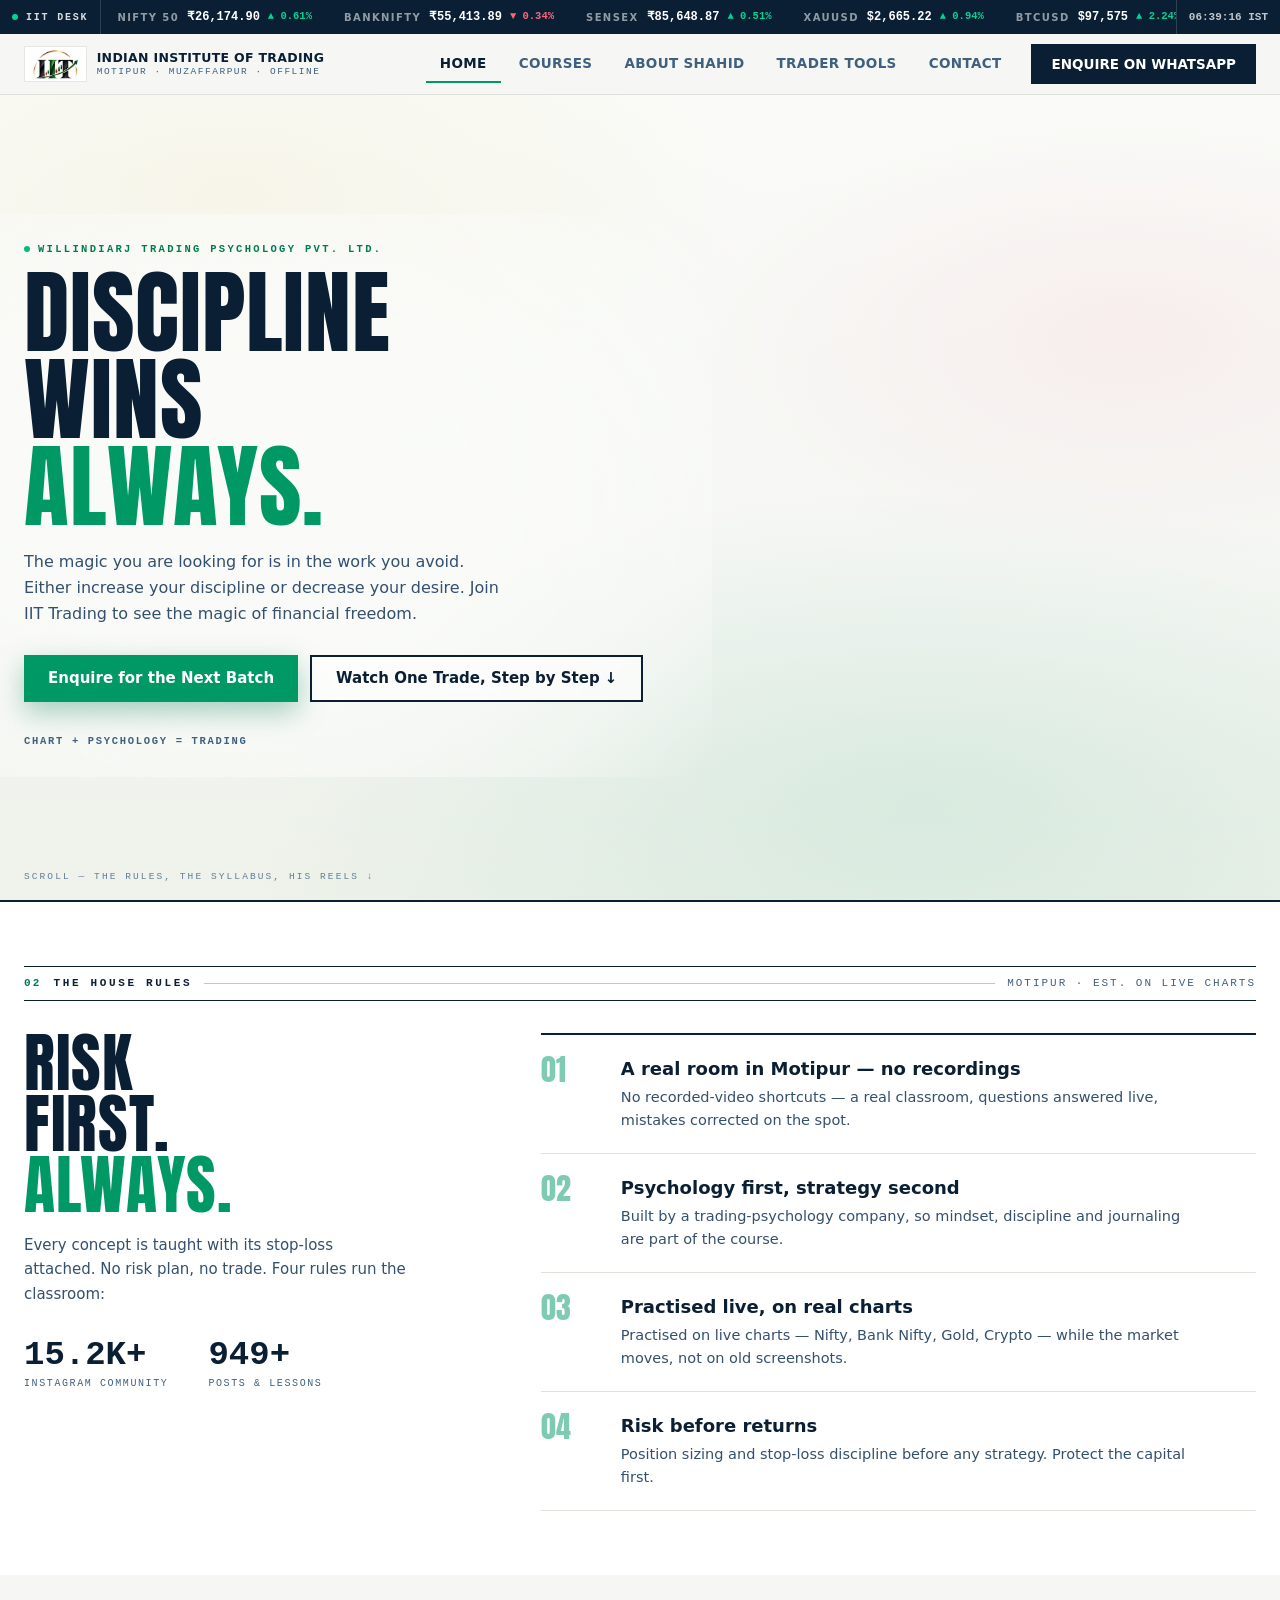
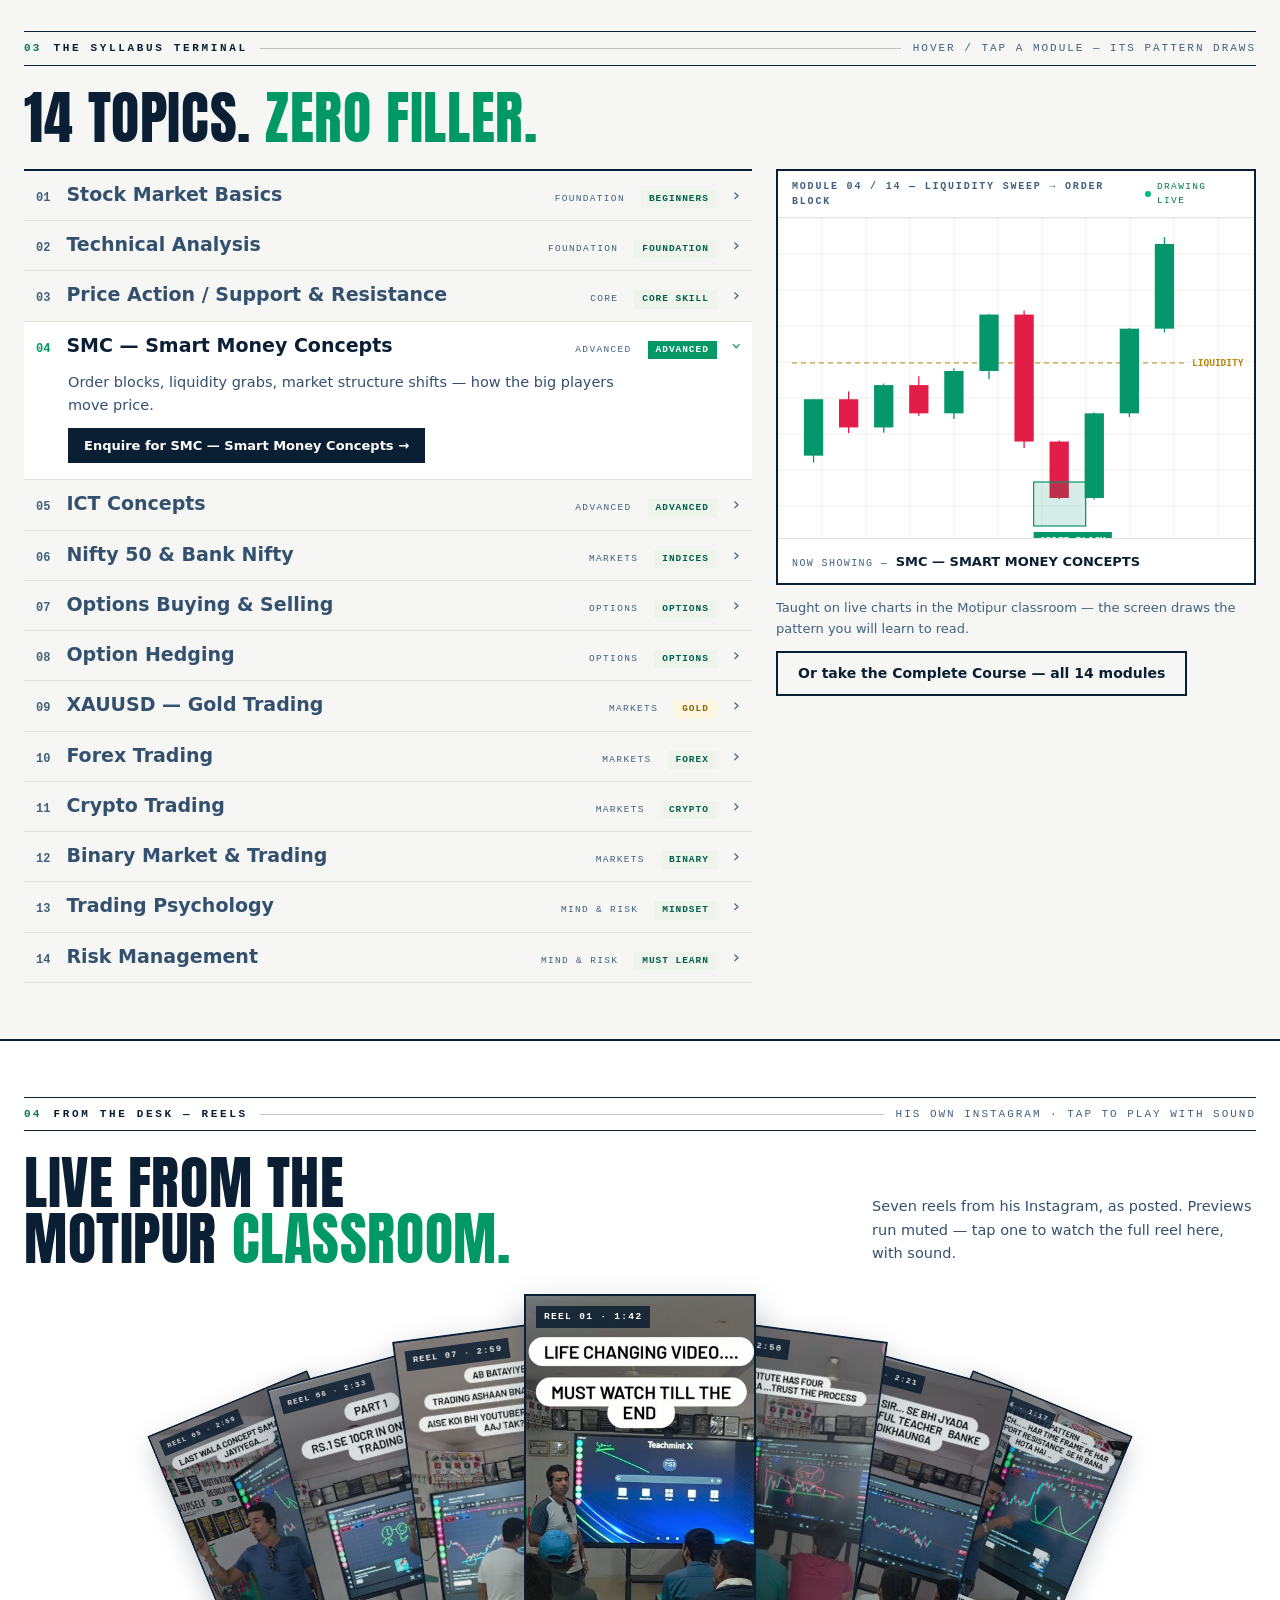
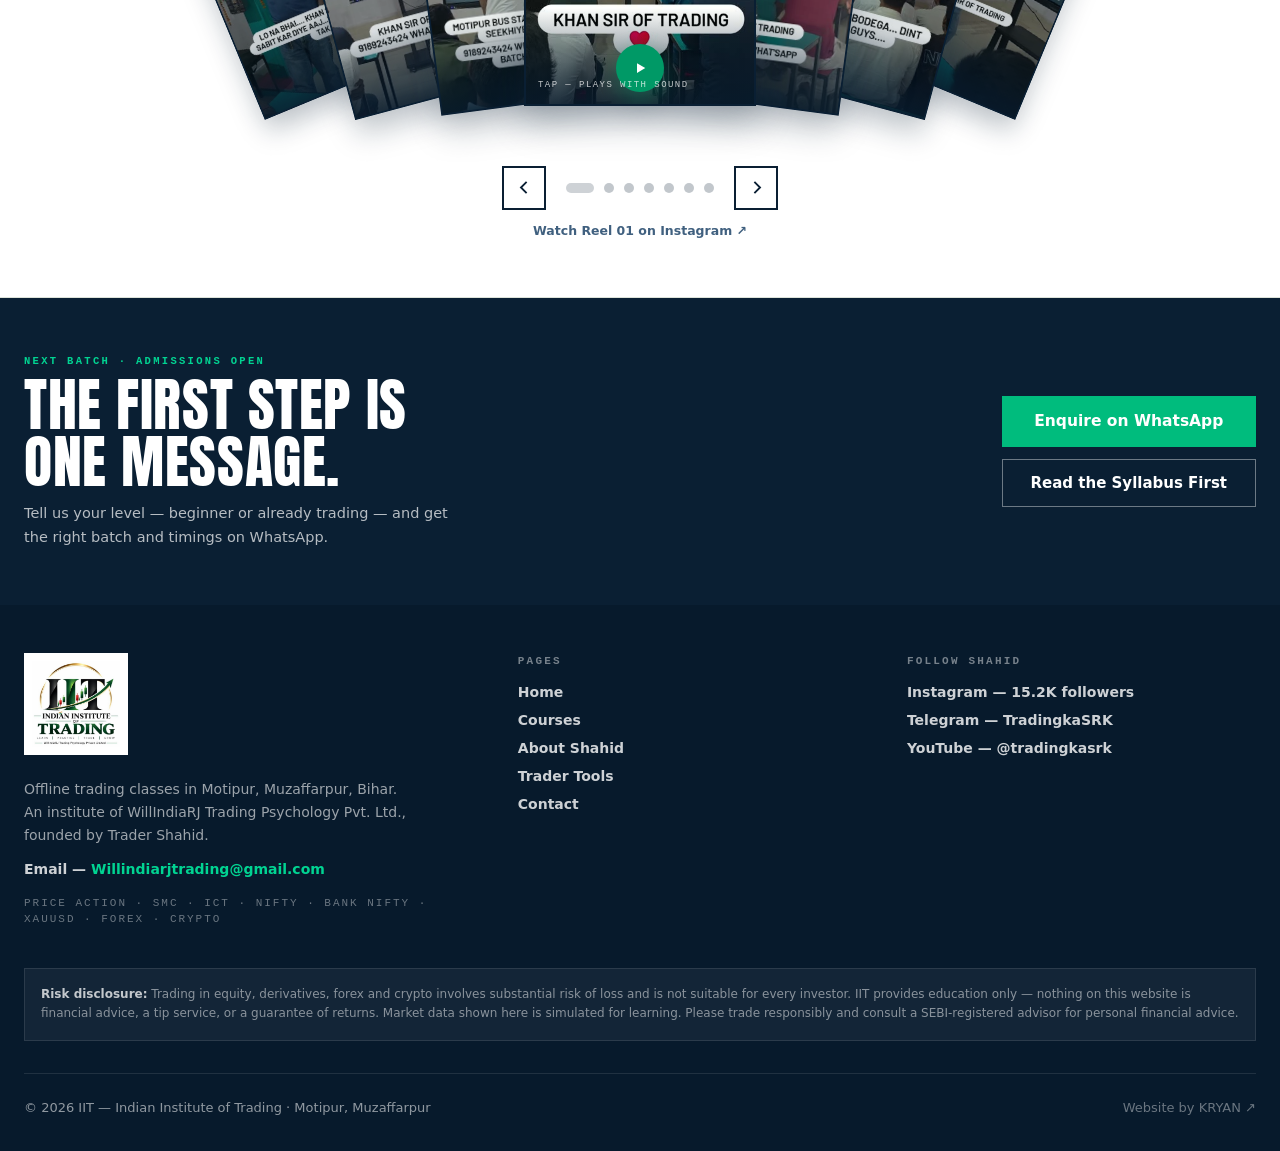
==== index.html @ f006a25d "IIT V3.21 — LIVE Instagram counts: followers/posts now read from followers.json on every page load (" ====
<!doctype html>
<!-- IIT-V3.21 -->
<html lang="en">
  <head>
    <meta charset="UTF-8" />
    <meta name="viewport" content="width=device-width, initial-scale=1.0" />
    <title>IIT — Indian Institute of Trading | Offline Trading Classes in Motipur, Muzaffarpur</title>
    <meta name="description" content="Learn trading on a live desk at IIT — Indian Institute of Trading, Motipur, Muzaffarpur. Offline classes in Price Action, SMC, ICT, Nifty, Bank Nifty, XAUUSD, Forex & Crypto by Trader Shahid." />
    <link rel="canonical" href="https://kryan21.github.io/iit-trading/" />
    <link rel="icon" type="image/svg+xml" href="./favicon.svg" />
    <meta property="og:type" content="website" />
    <meta property="og:site_name" content="IIT — Indian Institute of Trading" />
    <meta property="og:title" content="IIT — Indian Institute of Trading | Trade the Live Market" />
    <meta property="og:description" content="Offline trading classes in Motipur, Muzaffarpur — Price Action, SMC, ICT, Nifty, Bank Nifty, XAUUSD, Forex & Crypto. Taught live by Trader Shahid." />
    <meta property="og:url" content="https://kryan21.github.io/iit-trading/" />
    <meta property="og:image" content="https://kryan21.github.io/iit-trading/og-image.svg" />
    <meta name="twitter:card" content="summary_large_image" />
    <meta name="twitter:title" content="IIT — Indian Institute of Trading" />
    <meta name="twitter:description" content="Trade the live market, not screenshots. Offline trading classes in Motipur, Muzaffarpur by Trader Shahid." />
    <meta name="twitter:image" content="https://kryan21.github.io/iit-trading/og-image.svg" />
    <script type="application/ld+json">
    {
      "@context": "https://schema.org",
      "@type": "EducationalOrganization",
      "name": "IIT — Indian Institute of Trading",
      "description": "Offline trading institute in Motipur, Muzaffarpur, Bihar teaching stock market, forex and crypto trading — Price Action, SMC, ICT and Technical Analysis.",
      "url": "https://kryan21.github.io/iit-trading/",
      "founder": { "@type": "Person", "name": "Trader Shahid", "jobTitle": "Founder & CEO, WillIndiaRJ Trading Psychology Pvt. Ltd." },
      "address": { "@type": "PostalAddress", "addressLocality": "Motipur", "addressRegion": "Bihar", "addressCountry": "IN" },
      "areaServed": "Muzaffarpur, Bihar",
      "sameAs": ["https://www.instagram.com/iitindianinstituteoftrading/", "https://t.me/TradingkaSRK", "https://youtube.com/@tradingkasrk"]
    }
    </script>
    <script type="module" crossorigin src="./assets/index-Itrp-7Su.js"></script>
    <link rel="modulepreload" crossorigin href="./assets/src-85jmT1Mk.js">
    <link rel="modulepreload" crossorigin href="./assets/daygen-WAWOn1Zn.js">
    <link rel="modulepreload" crossorigin href="./assets/preload-helper-DclECHGd.js">
    <link rel="modulepreload" crossorigin href="./assets/Syllabus-BbnbJHyD.js">
    <link rel="stylesheet" crossorigin href="./assets/src-CLvT_2ru.css">
  </head>
  <body>
    <div id="root"></div>
  </body>
</html>
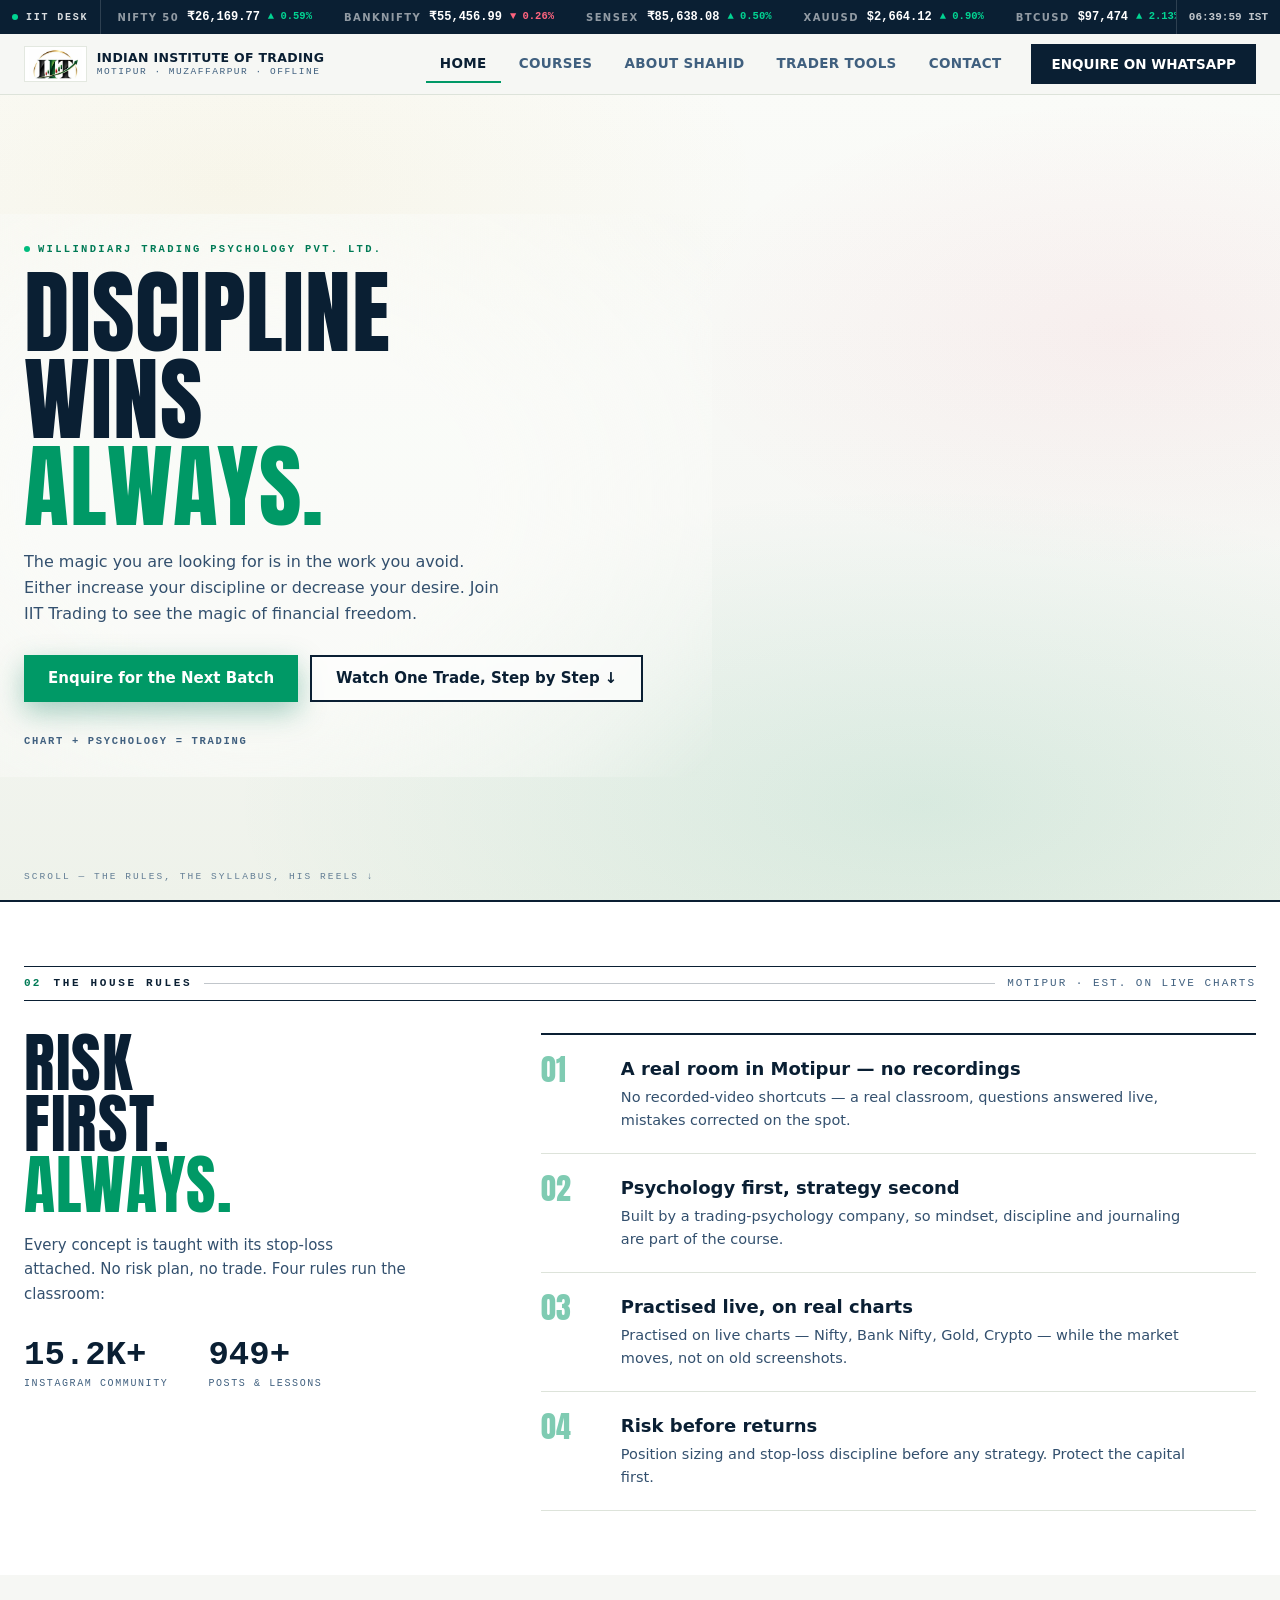
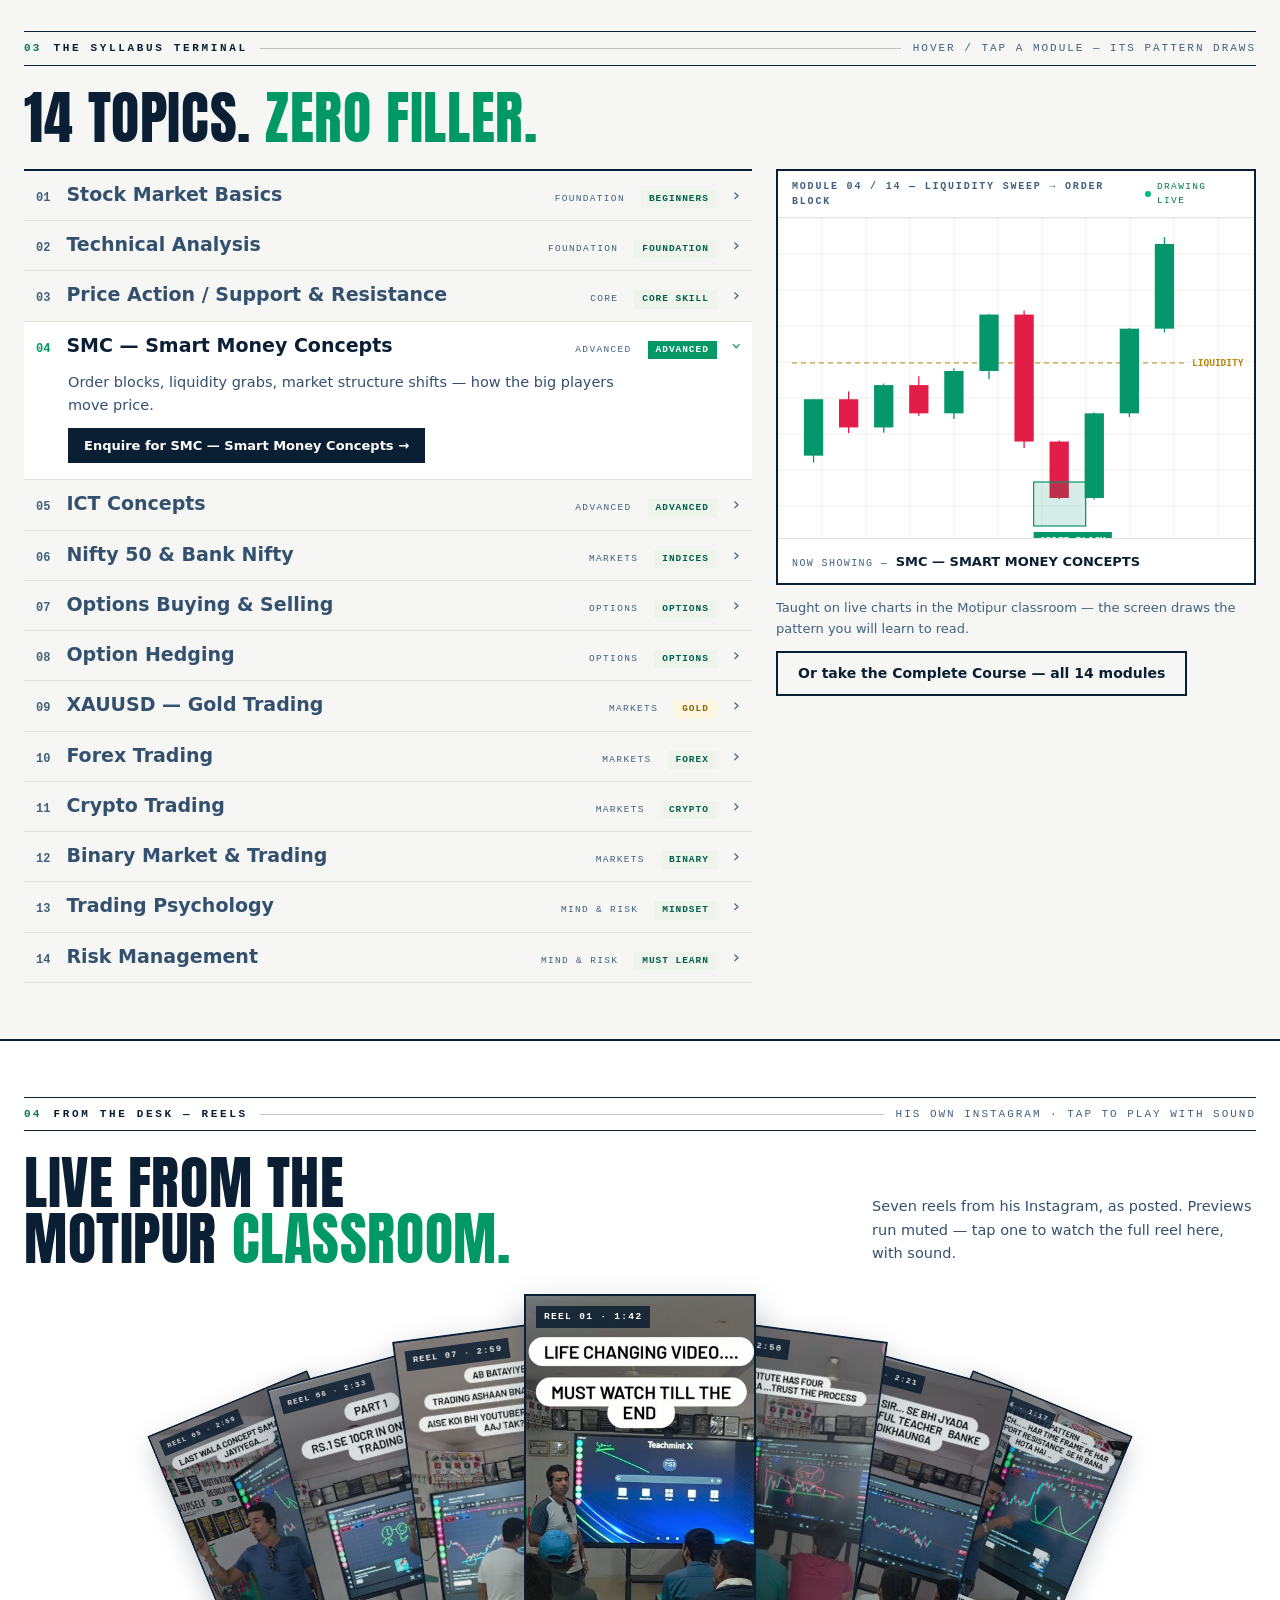
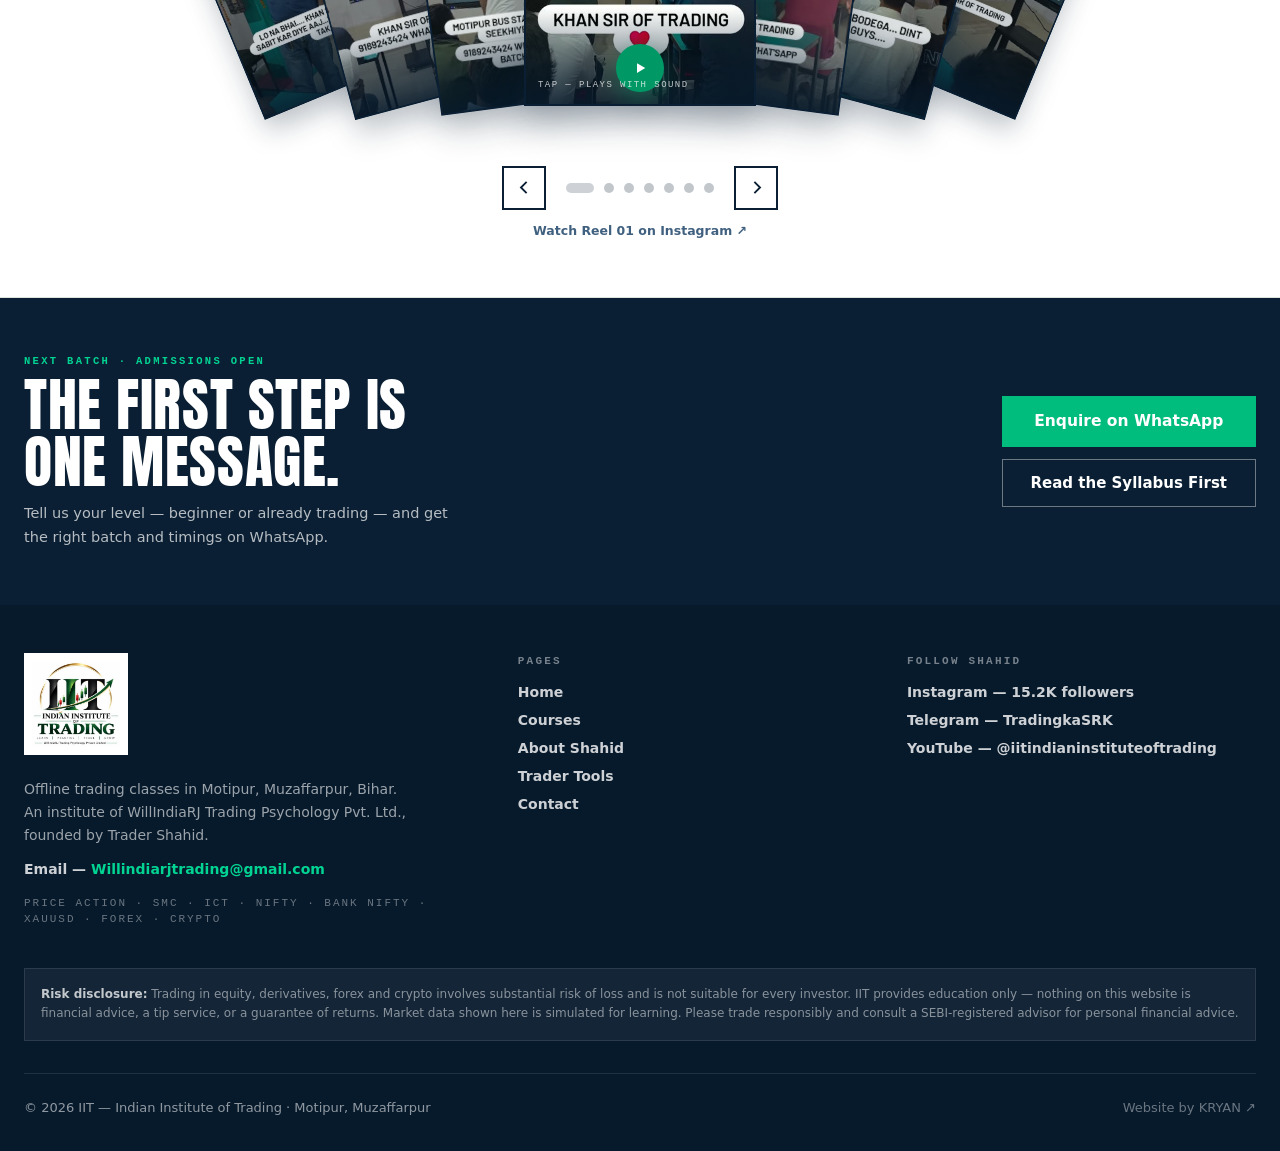
==== commit e81521f5: "IIT V3.22 — Contact classroom now carries the full address (Motipur Railway Station, Muzaffarpur Dis" ====
--- a/index.html
+++ b/index.html
@@ -1,5 +1,5 @@
 <!doctype html>
-<!-- IIT-V3.21 -->
+<!-- IIT-V3.22 -->
 <html lang="en">
   <head>
     <meta charset="UTF-8" />
@@ -28,14 +28,14 @@
       "founder": { "@type": "Person", "name": "Trader Shahid", "jobTitle": "Founder & CEO, WillIndiaRJ Trading Psychology Pvt. Ltd." },
       "address": { "@type": "PostalAddress", "addressLocality": "Motipur", "addressRegion": "Bihar", "addressCountry": "IN" },
       "areaServed": "Muzaffarpur, Bihar",
-      "sameAs": ["https://www.instagram.com/iitindianinstituteoftrading/", "https://t.me/TradingkaSRK", "https://youtube.com/@tradingkasrk"]
+      "sameAs": ["https://www.instagram.com/iitindianinstituteoftrading/", "https://t.me/TradingkaSRK", "https://youtube.com/@iitindianinstituteoftrading"]
     }
     </script>
-    <script type="module" crossorigin src="./assets/index-Itrp-7Su.js"></script>
-    <link rel="modulepreload" crossorigin href="./assets/src-85jmT1Mk.js">
+    <script type="module" crossorigin src="./assets/index-CjQgQhkl.js"></script>
+    <link rel="modulepreload" crossorigin href="./assets/src-CrjRx8Xd.js">
     <link rel="modulepreload" crossorigin href="./assets/daygen-WAWOn1Zn.js">
     <link rel="modulepreload" crossorigin href="./assets/preload-helper-DclECHGd.js">
-    <link rel="modulepreload" crossorigin href="./assets/Syllabus-BbnbJHyD.js">
+    <link rel="modulepreload" crossorigin href="./assets/Syllabus-dVnVzbq5.js">
     <link rel="stylesheet" crossorigin href="./assets/src-CLvT_2ru.css">
   </head>
   <body>
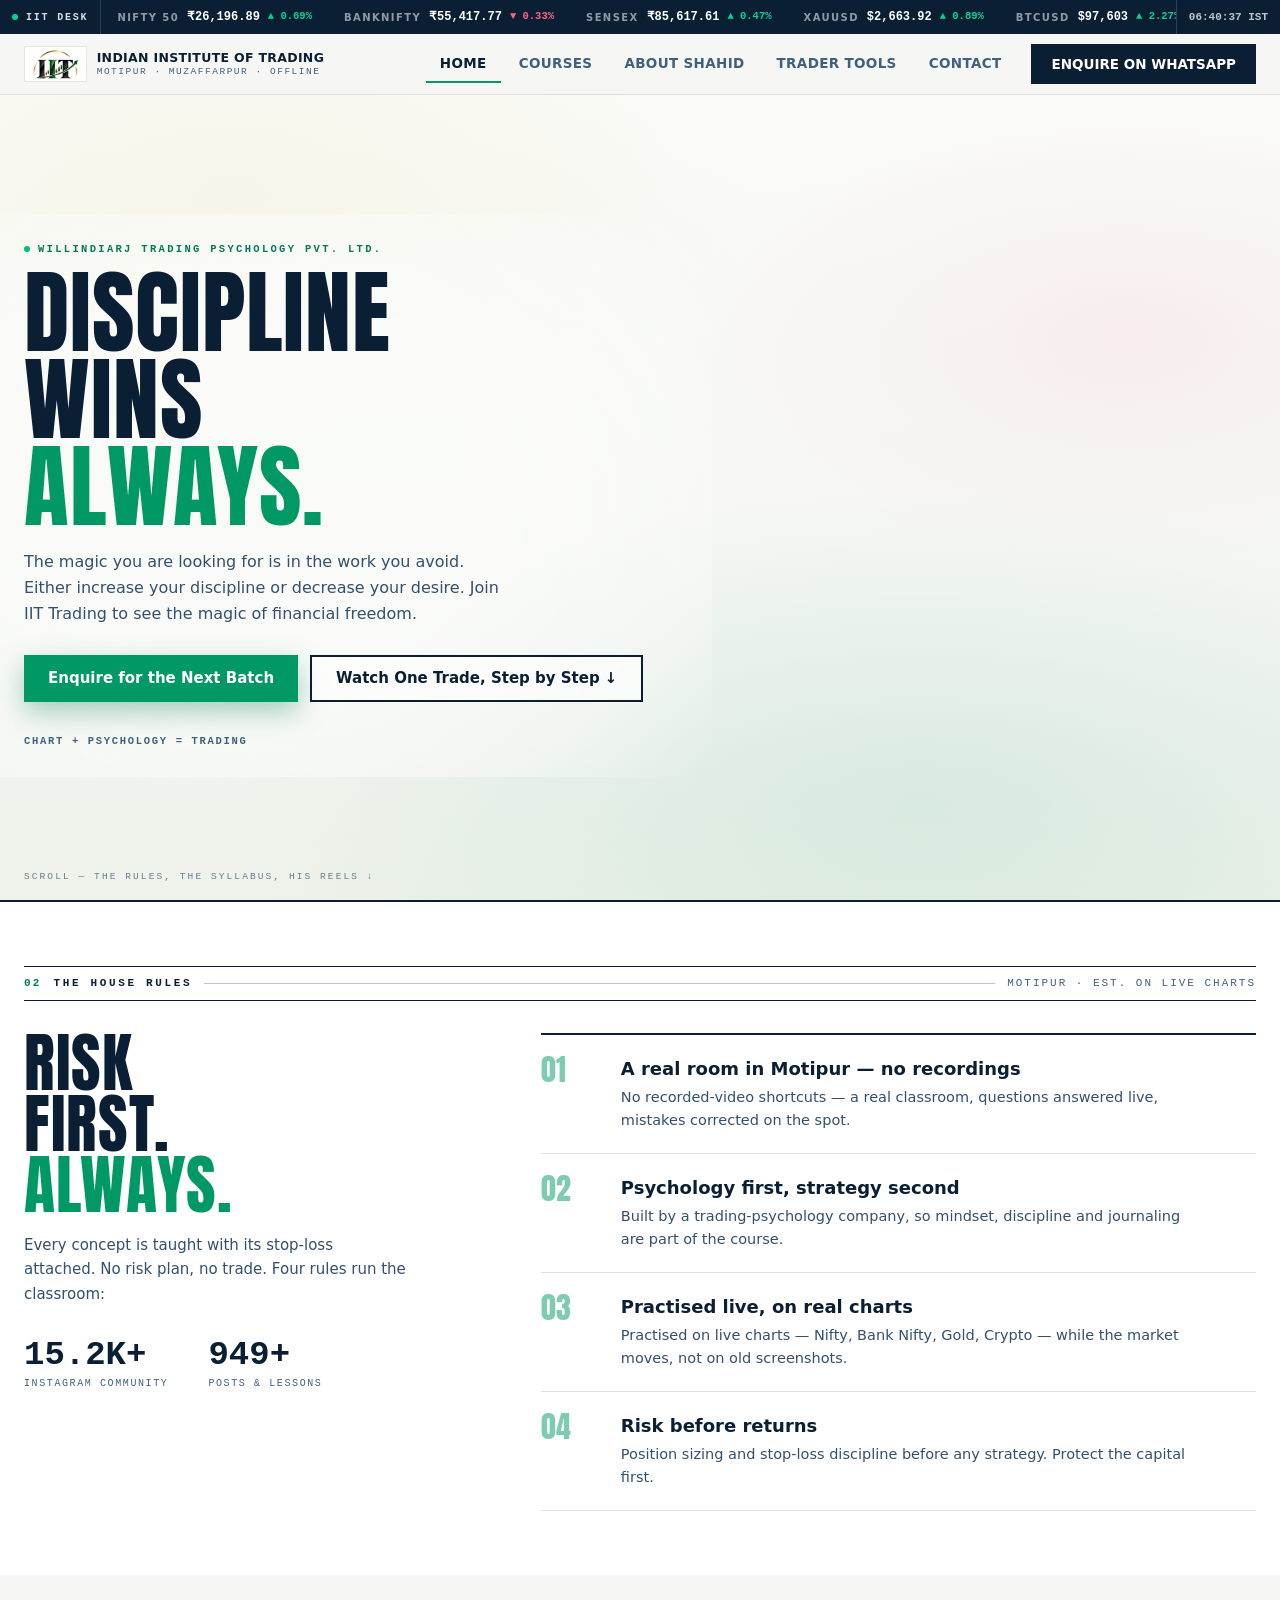
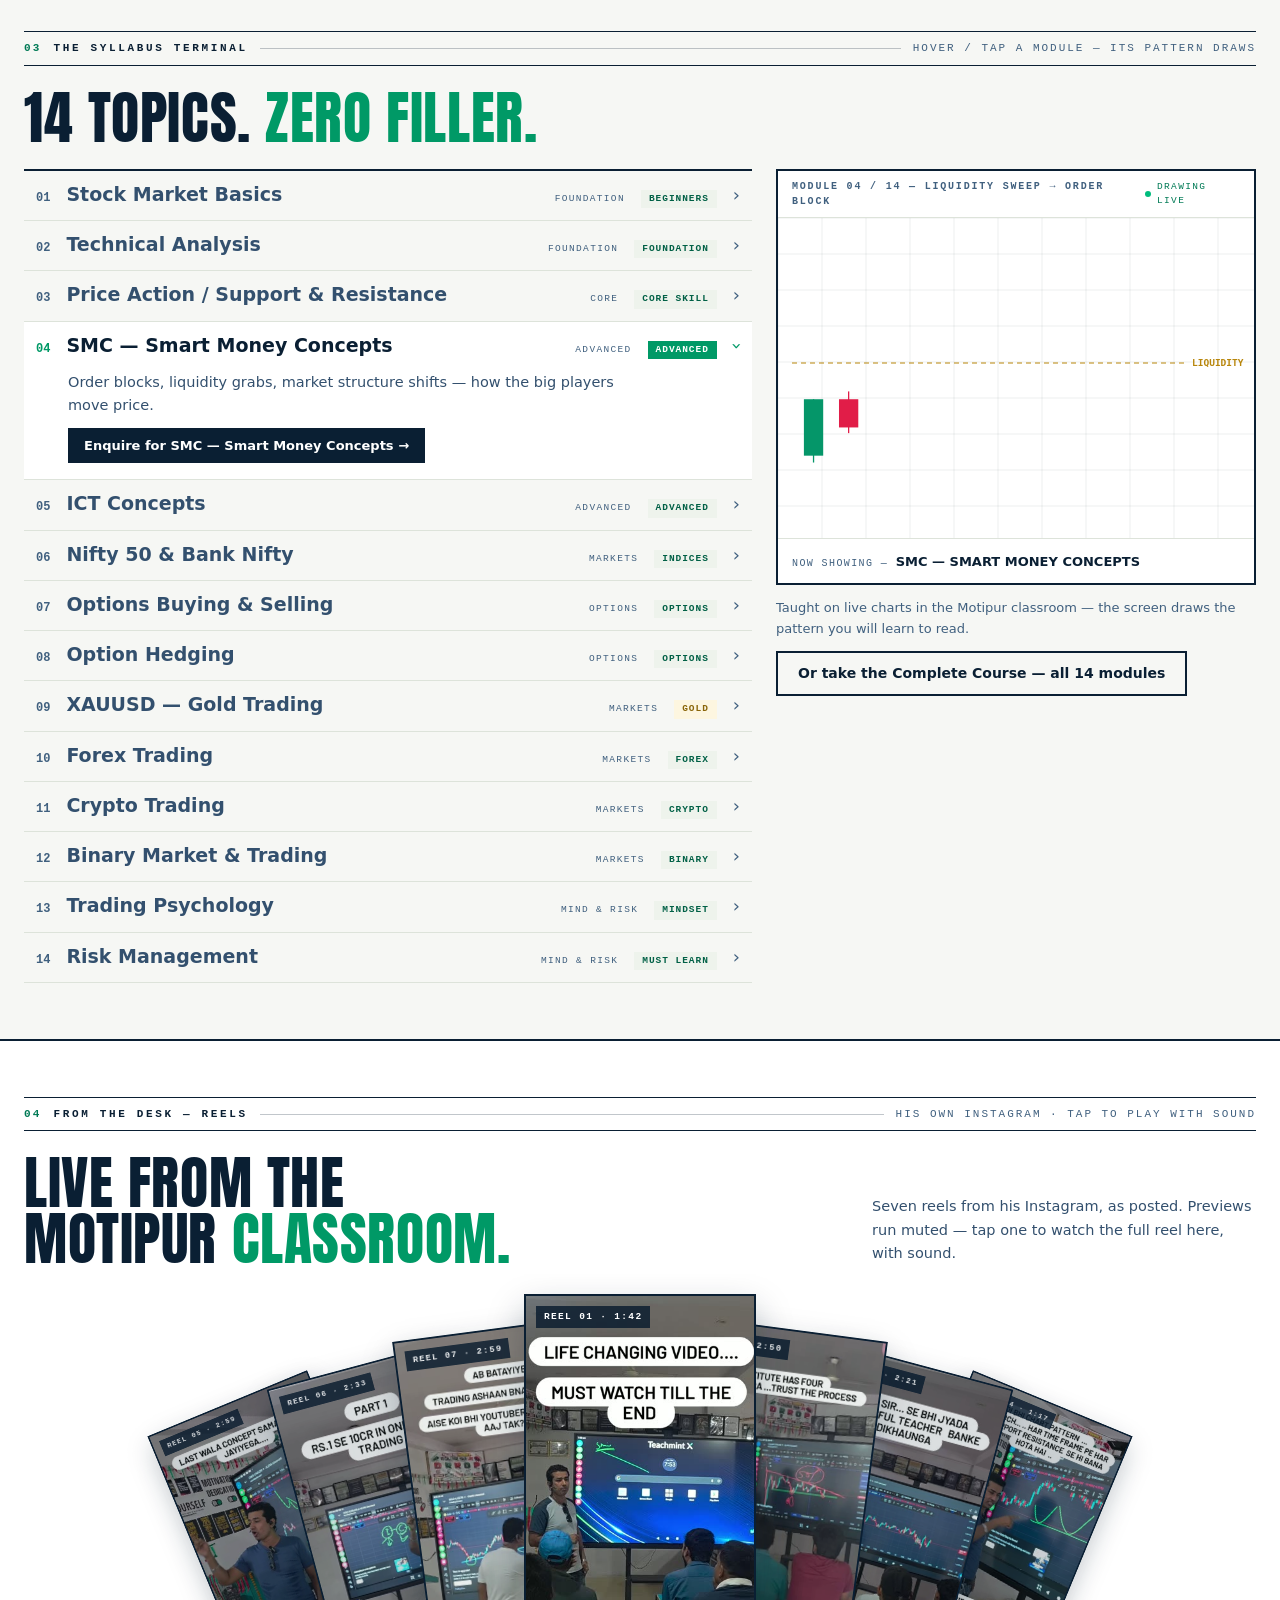
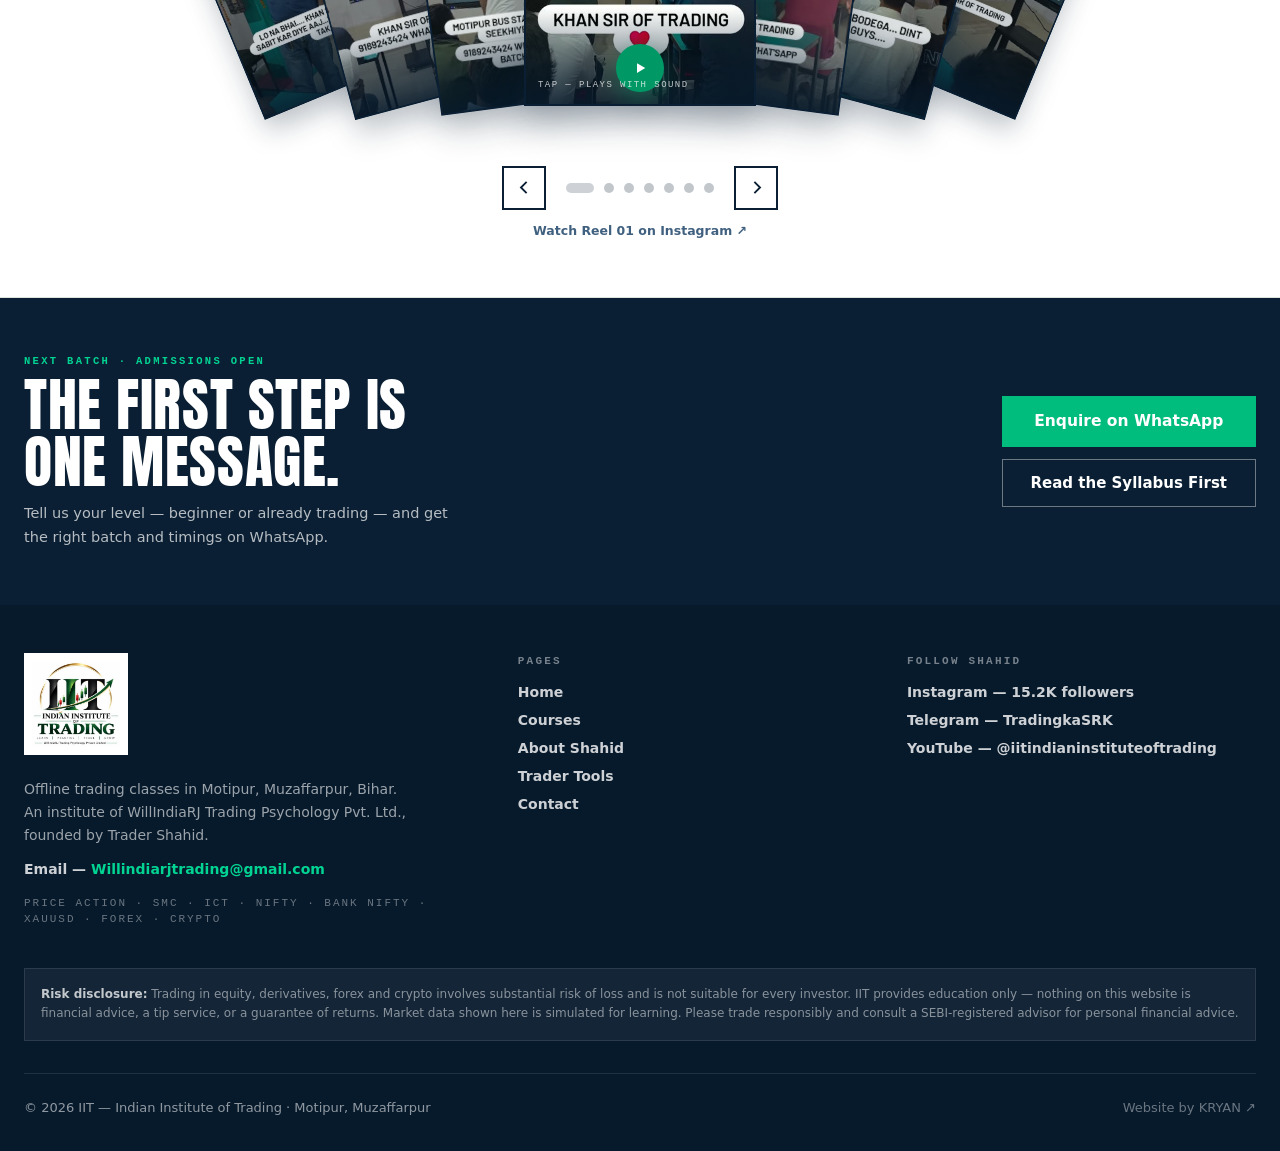
==== commit c9a9118c: "IIT V3.23 — WhatsApp prefilled message replaced with the client-supplied sentence (Namaste SIR, I WA" ====
--- a/index.html
+++ b/index.html
@@ -1,5 +1,5 @@
 <!doctype html>
-<!-- IIT-V3.22 -->
+<!-- IIT-V3.23 -->
 <html lang="en">
   <head>
     <meta charset="UTF-8" />
@@ -31,11 +31,11 @@
       "sameAs": ["https://www.instagram.com/iitindianinstituteoftrading/", "https://t.me/TradingkaSRK", "https://youtube.com/@iitindianinstituteoftrading"]
     }
     </script>
-    <script type="module" crossorigin src="./assets/index-CjQgQhkl.js"></script>
-    <link rel="modulepreload" crossorigin href="./assets/src-CrjRx8Xd.js">
+    <script type="module" crossorigin src="./assets/index-BDT7P7WA.js"></script>
+    <link rel="modulepreload" crossorigin href="./assets/src-ULLDaULK.js">
     <link rel="modulepreload" crossorigin href="./assets/daygen-WAWOn1Zn.js">
     <link rel="modulepreload" crossorigin href="./assets/preload-helper-DclECHGd.js">
-    <link rel="modulepreload" crossorigin href="./assets/Syllabus-dVnVzbq5.js">
+    <link rel="modulepreload" crossorigin href="./assets/Syllabus-i7Untr_u.js">
     <link rel="stylesheet" crossorigin href="./assets/src-CLvT_2ru.css">
   </head>
   <body>
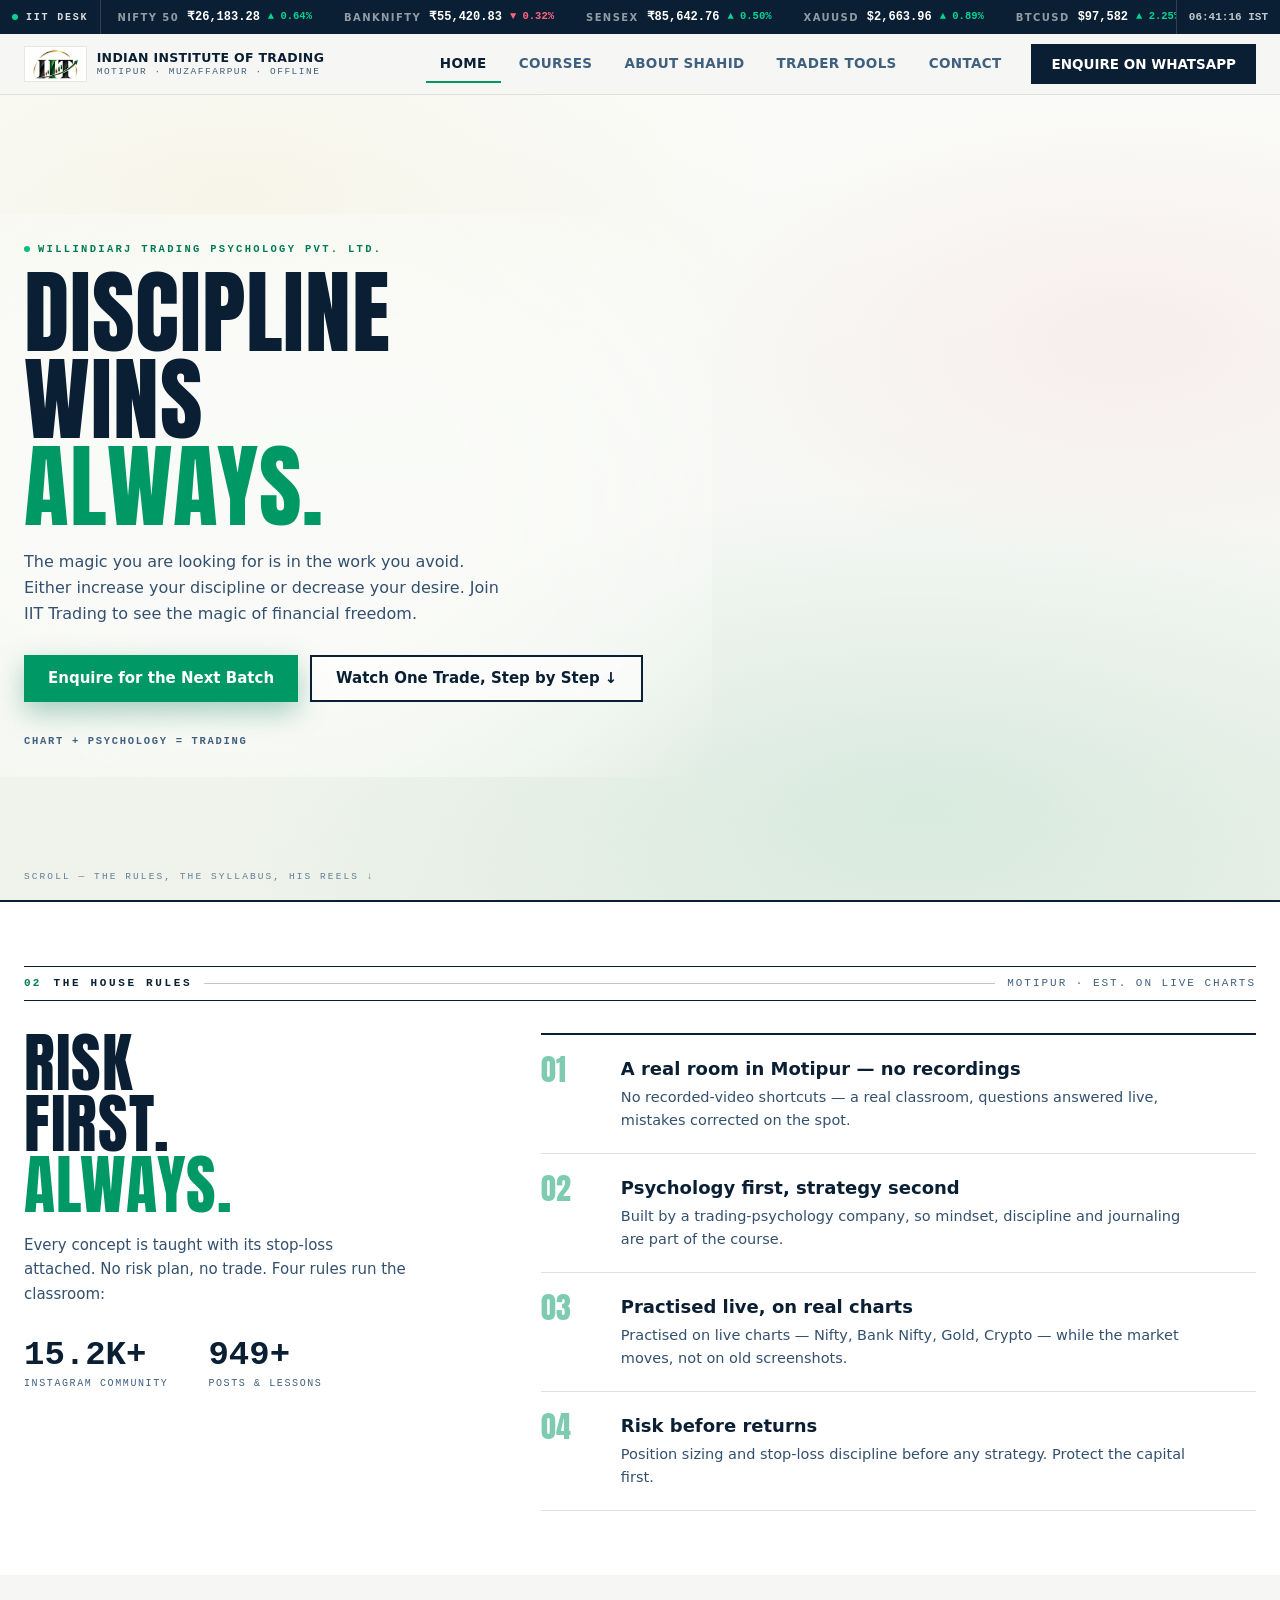
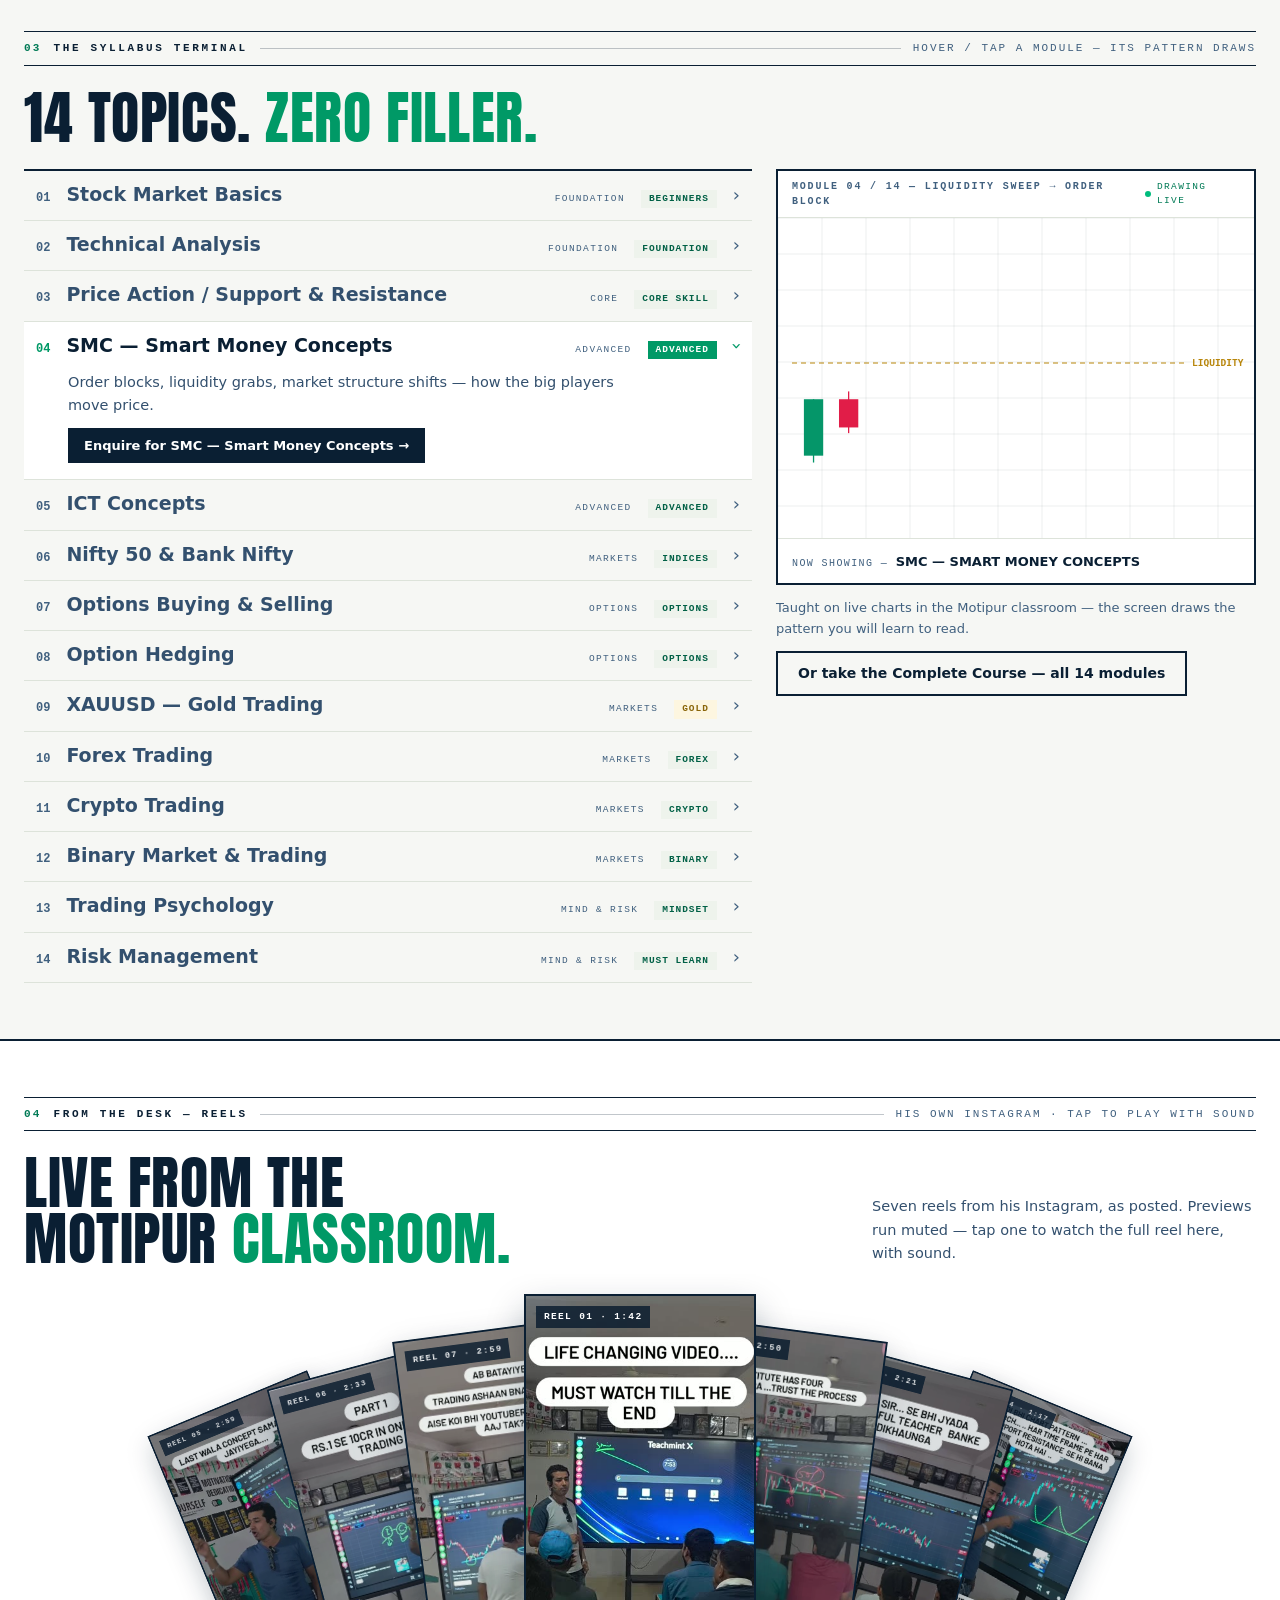
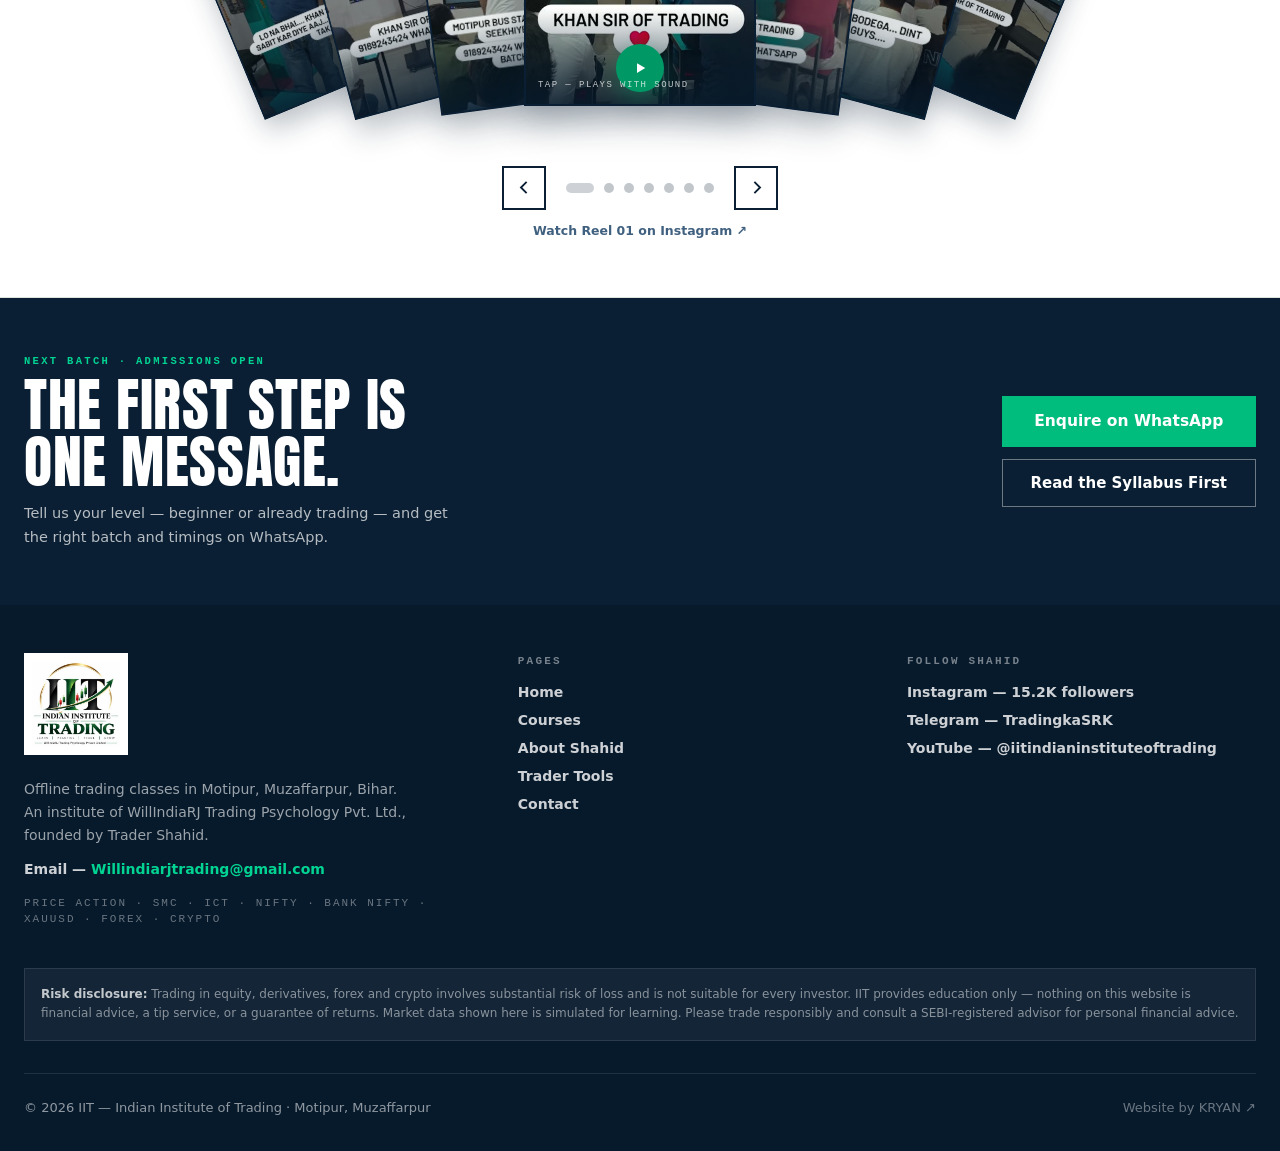
==== commit b1a5d819: "IIT V3.24 — Contact page on phone: the Claim your seat enquiry form now comes FIRST, above the class" ====
--- a/index.html
+++ b/index.html
@@ -1,5 +1,5 @@
 <!doctype html>
-<!-- IIT-V3.23 -->
+<!-- IIT-V3.24 -->
 <html lang="en">
   <head>
     <meta charset="UTF-8" />
@@ -31,12 +31,12 @@
       "sameAs": ["https://www.instagram.com/iitindianinstituteoftrading/", "https://t.me/TradingkaSRK", "https://youtube.com/@iitindianinstituteoftrading"]
     }
     </script>
-    <script type="module" crossorigin src="./assets/index-BDT7P7WA.js"></script>
-    <link rel="modulepreload" crossorigin href="./assets/src-ULLDaULK.js">
+    <script type="module" crossorigin src="./assets/index-CuCGF3TV.js"></script>
+    <link rel="modulepreload" crossorigin href="./assets/src-B9QyLvEk.js">
     <link rel="modulepreload" crossorigin href="./assets/daygen-WAWOn1Zn.js">
     <link rel="modulepreload" crossorigin href="./assets/preload-helper-DclECHGd.js">
-    <link rel="modulepreload" crossorigin href="./assets/Syllabus-i7Untr_u.js">
-    <link rel="stylesheet" crossorigin href="./assets/src-CLvT_2ru.css">
+    <link rel="modulepreload" crossorigin href="./assets/Syllabus-BzDT70Jv.js">
+    <link rel="stylesheet" crossorigin href="./assets/src-BFD868y4.css">
   </head>
   <body>
     <div id="root"></div>
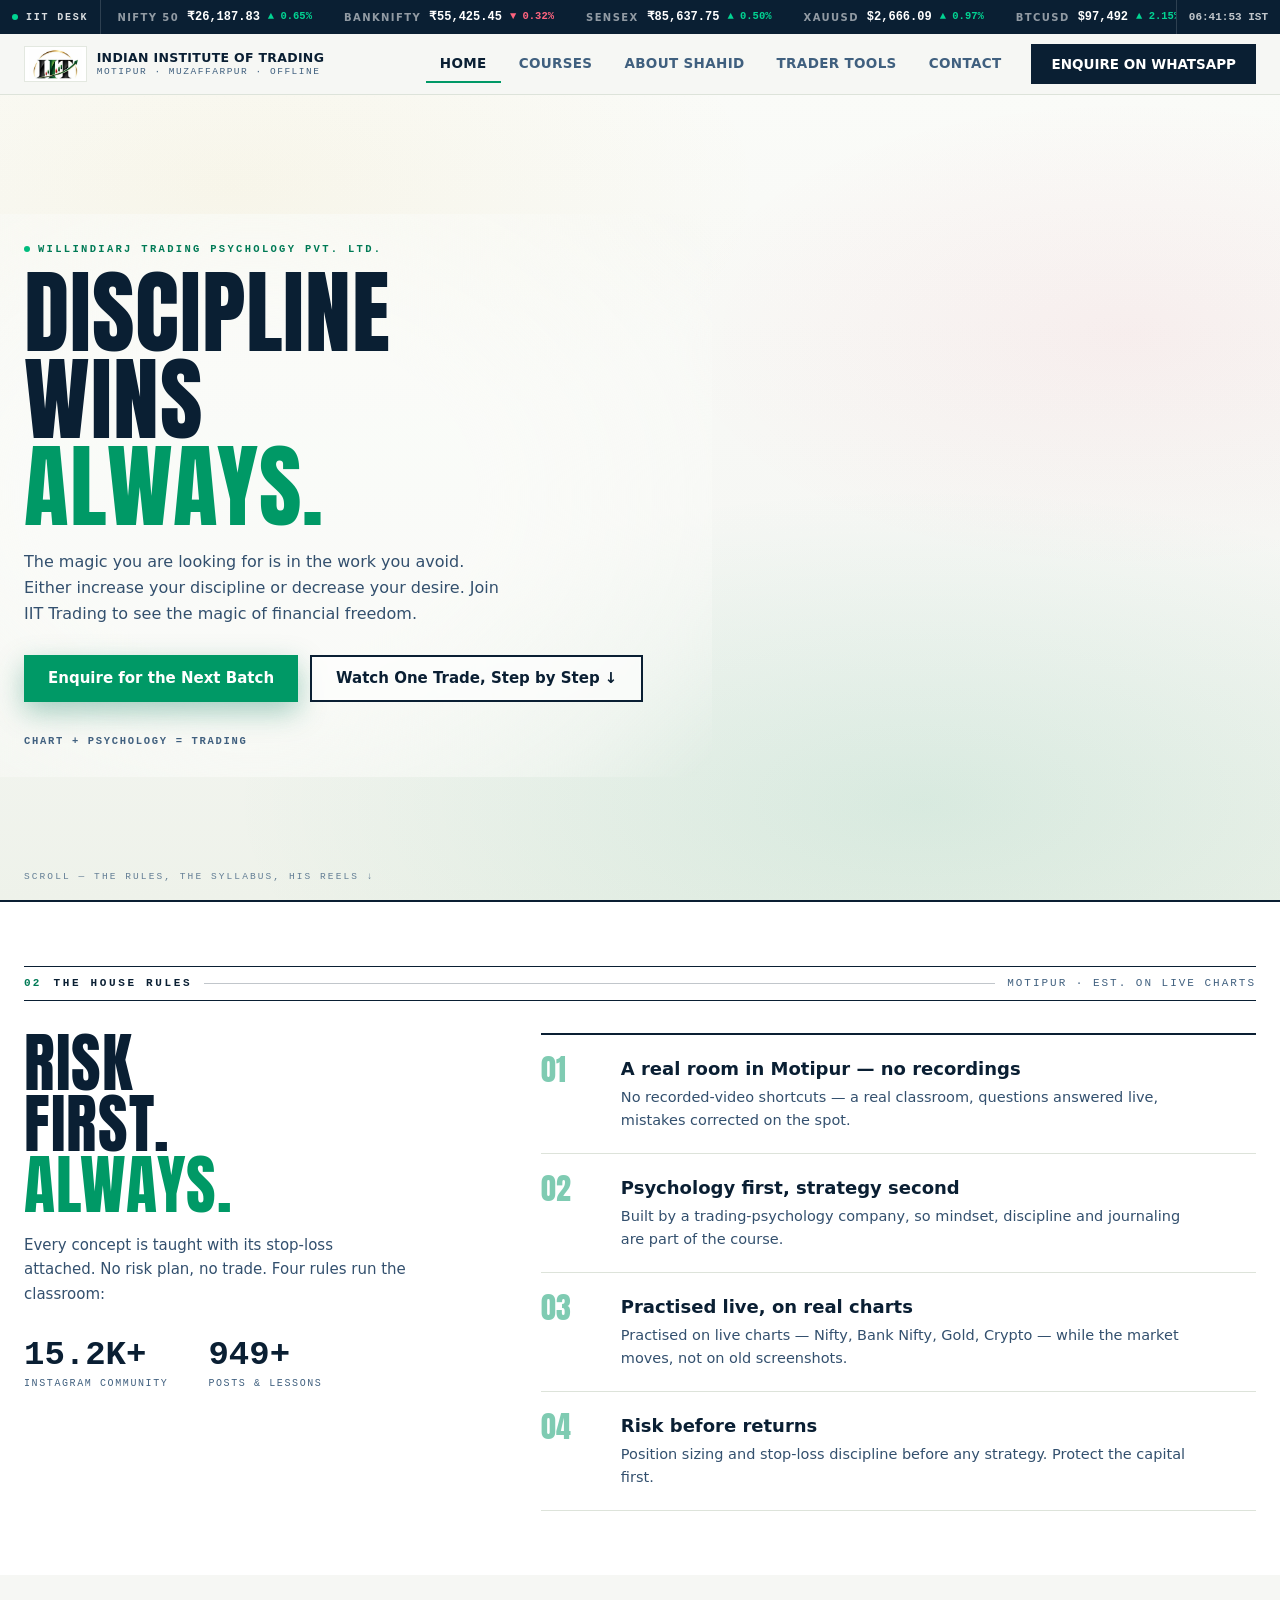
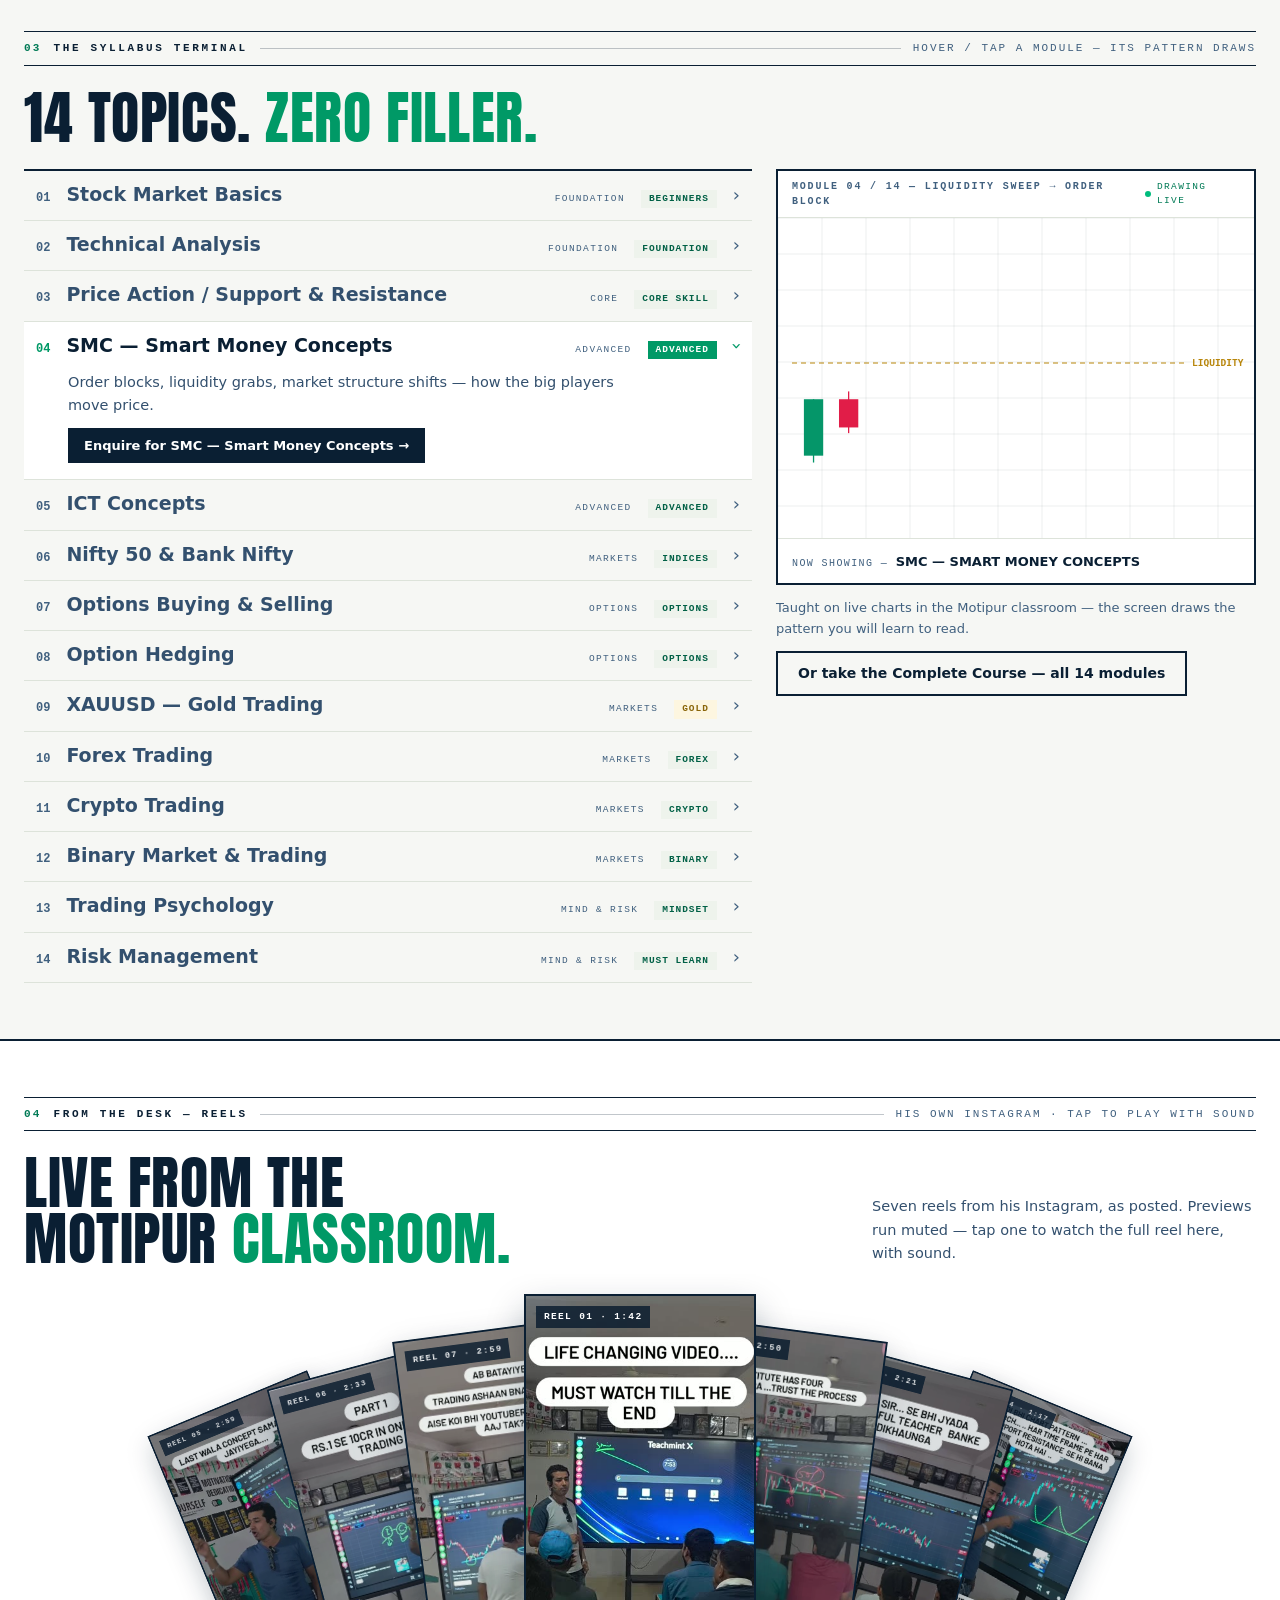
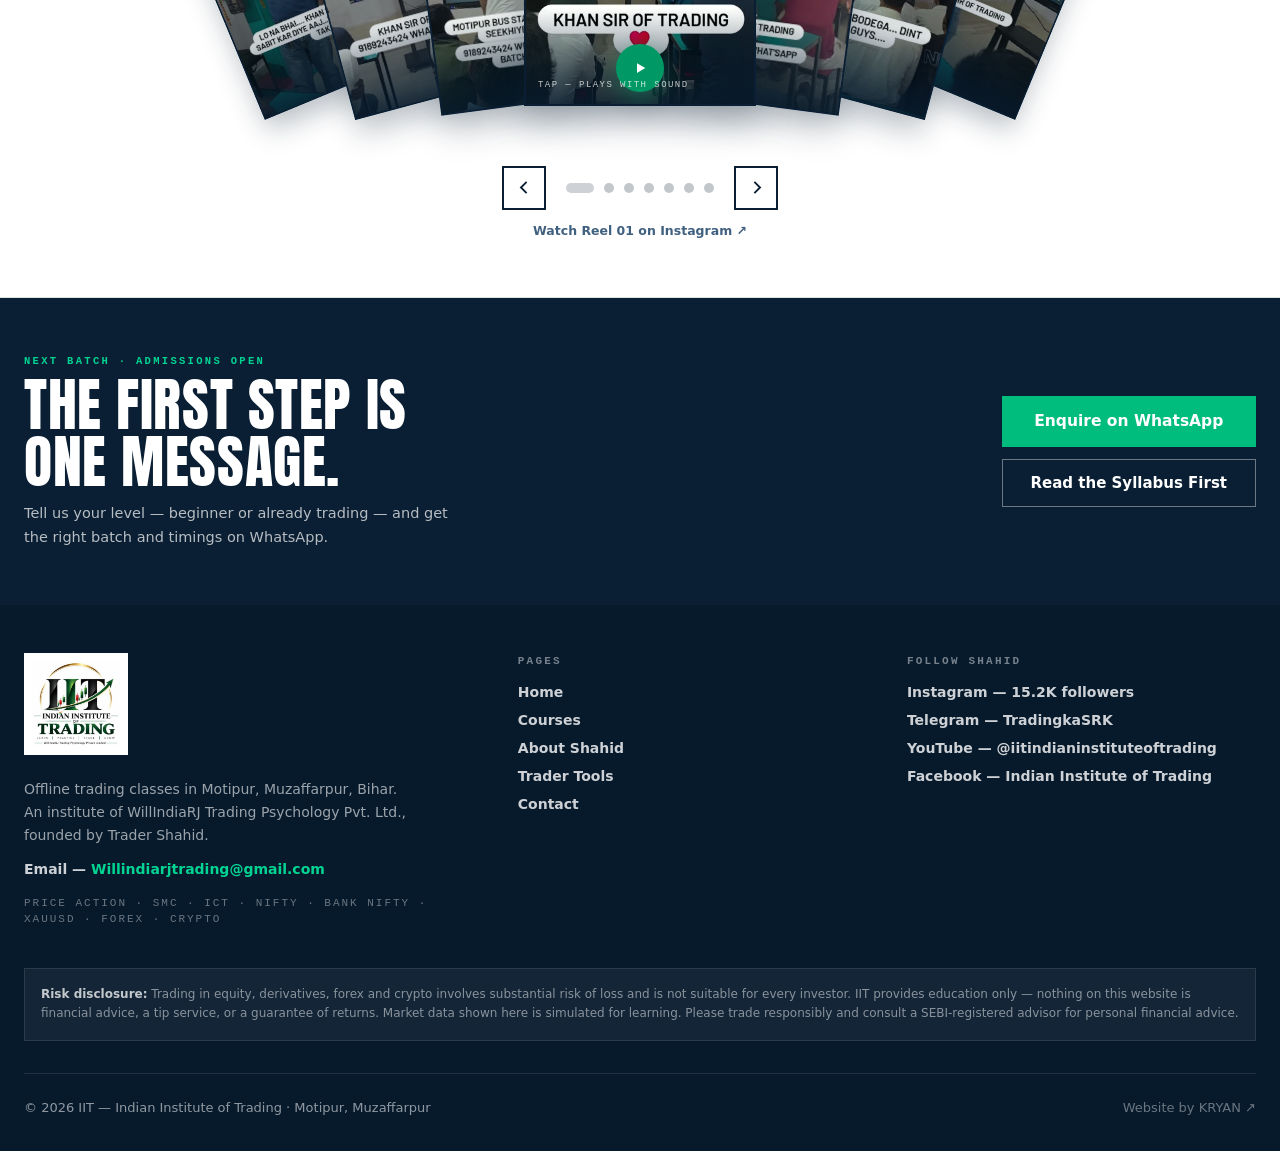
==== commit a68331c6: "IIT V3.25 — Facebook link added alongside Instagram/YouTube everywhere: footer FOLLOW SHAHID list (a" ====
--- a/index.html
+++ b/index.html
@@ -28,15 +28,15 @@
       "founder": { "@type": "Person", "name": "Trader Shahid", "jobTitle": "Founder & CEO, WillIndiaRJ Trading Psychology Pvt. Ltd." },
       "address": { "@type": "PostalAddress", "addressLocality": "Motipur", "addressRegion": "Bihar", "addressCountry": "IN" },
       "areaServed": "Muzaffarpur, Bihar",
-      "sameAs": ["https://www.instagram.com/iitindianinstituteoftrading/", "https://t.me/TradingkaSRK", "https://youtube.com/@iitindianinstituteoftrading"]
+      "sameAs": ["https://www.instagram.com/iitindianinstituteoftrading/", "https://t.me/TradingkaSRK", "https://youtube.com/@iitindianinstituteoftrading", "https://www.facebook.com/share/17wWquswxc/"]
     }
     </script>
-    <script type="module" crossorigin src="./assets/index-CuCGF3TV.js"></script>
-    <link rel="modulepreload" crossorigin href="./assets/src-B9QyLvEk.js">
+    <script type="module" crossorigin src="./assets/index-BjfWEePC.js"></script>
+    <link rel="modulepreload" crossorigin href="./assets/src-CD1PPCdL.js">
     <link rel="modulepreload" crossorigin href="./assets/daygen-WAWOn1Zn.js">
     <link rel="modulepreload" crossorigin href="./assets/preload-helper-DclECHGd.js">
-    <link rel="modulepreload" crossorigin href="./assets/Syllabus-BzDT70Jv.js">
-    <link rel="stylesheet" crossorigin href="./assets/src-BFD868y4.css">
+    <link rel="modulepreload" crossorigin href="./assets/Syllabus-2Y_iD-3A.js">
+    <link rel="stylesheet" crossorigin href="./assets/src-3BJUA1XI.css">
   </head>
   <body>
     <div id="root"></div>
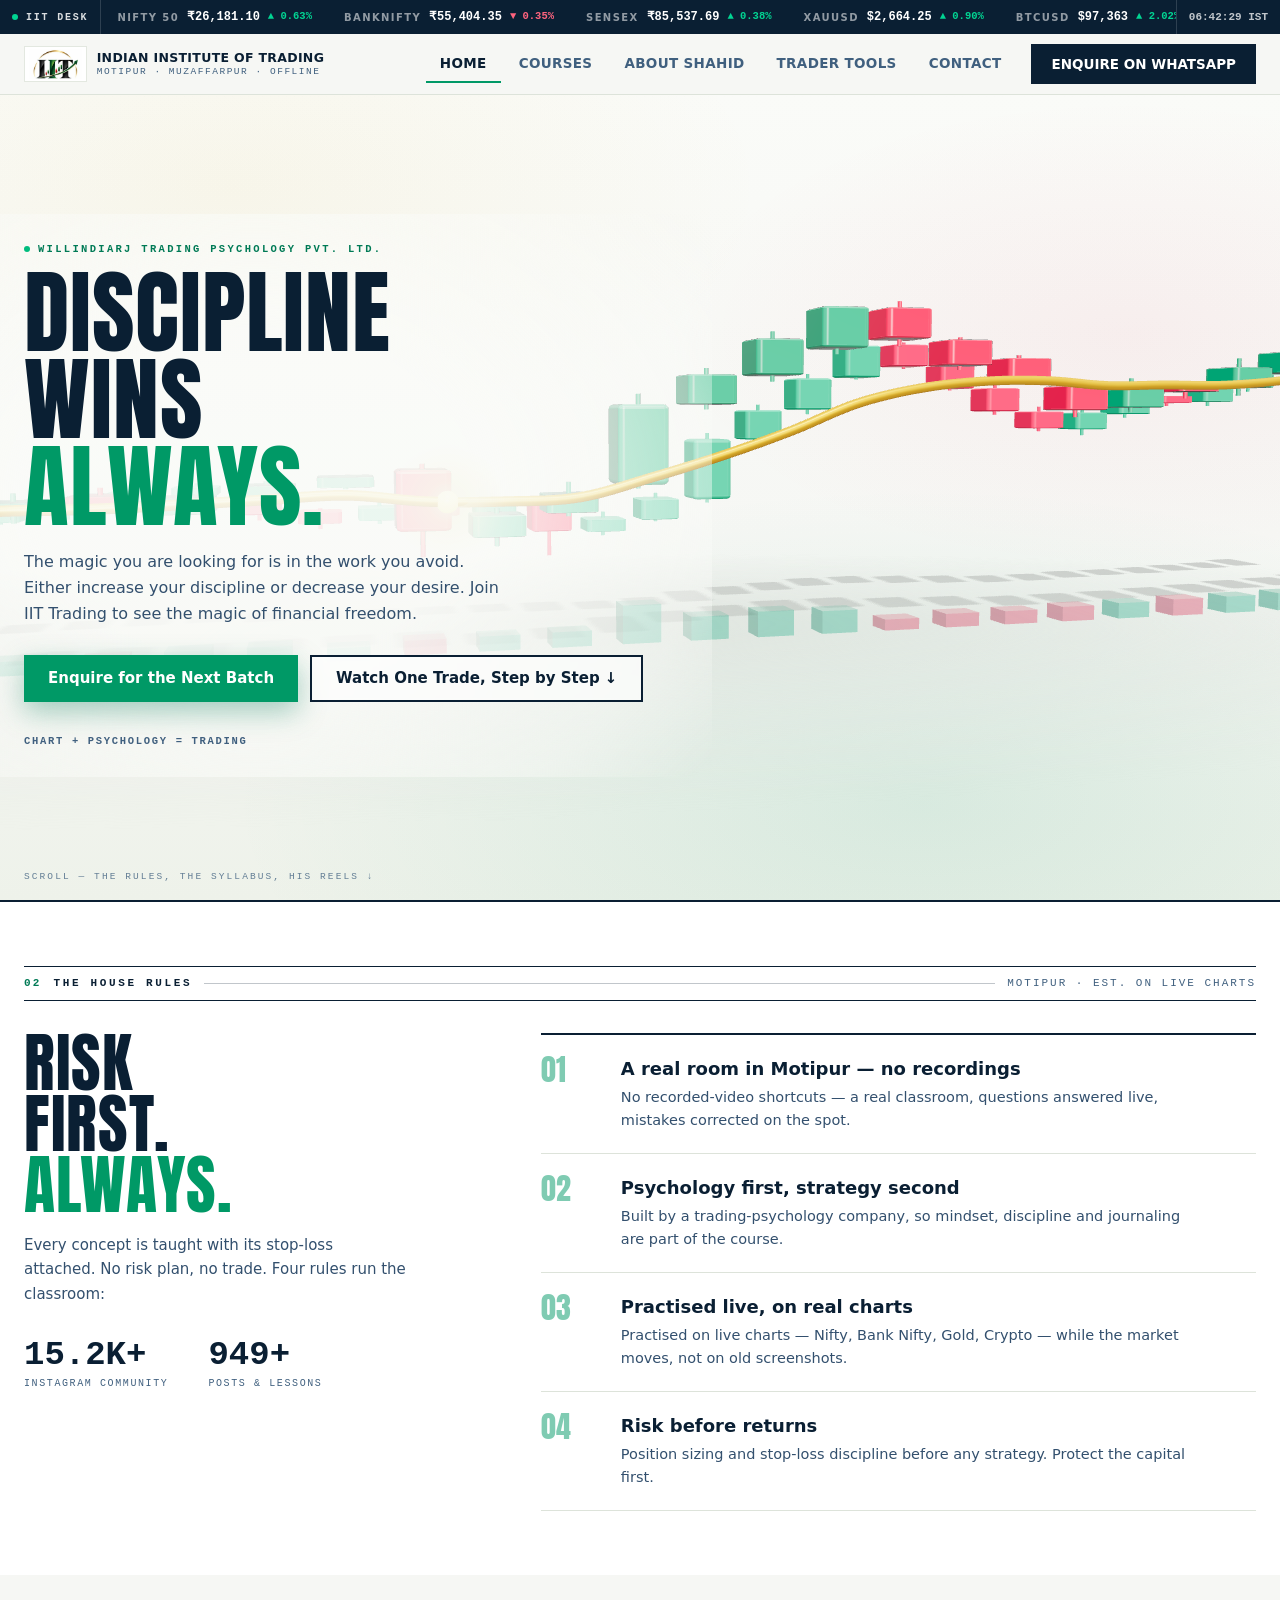
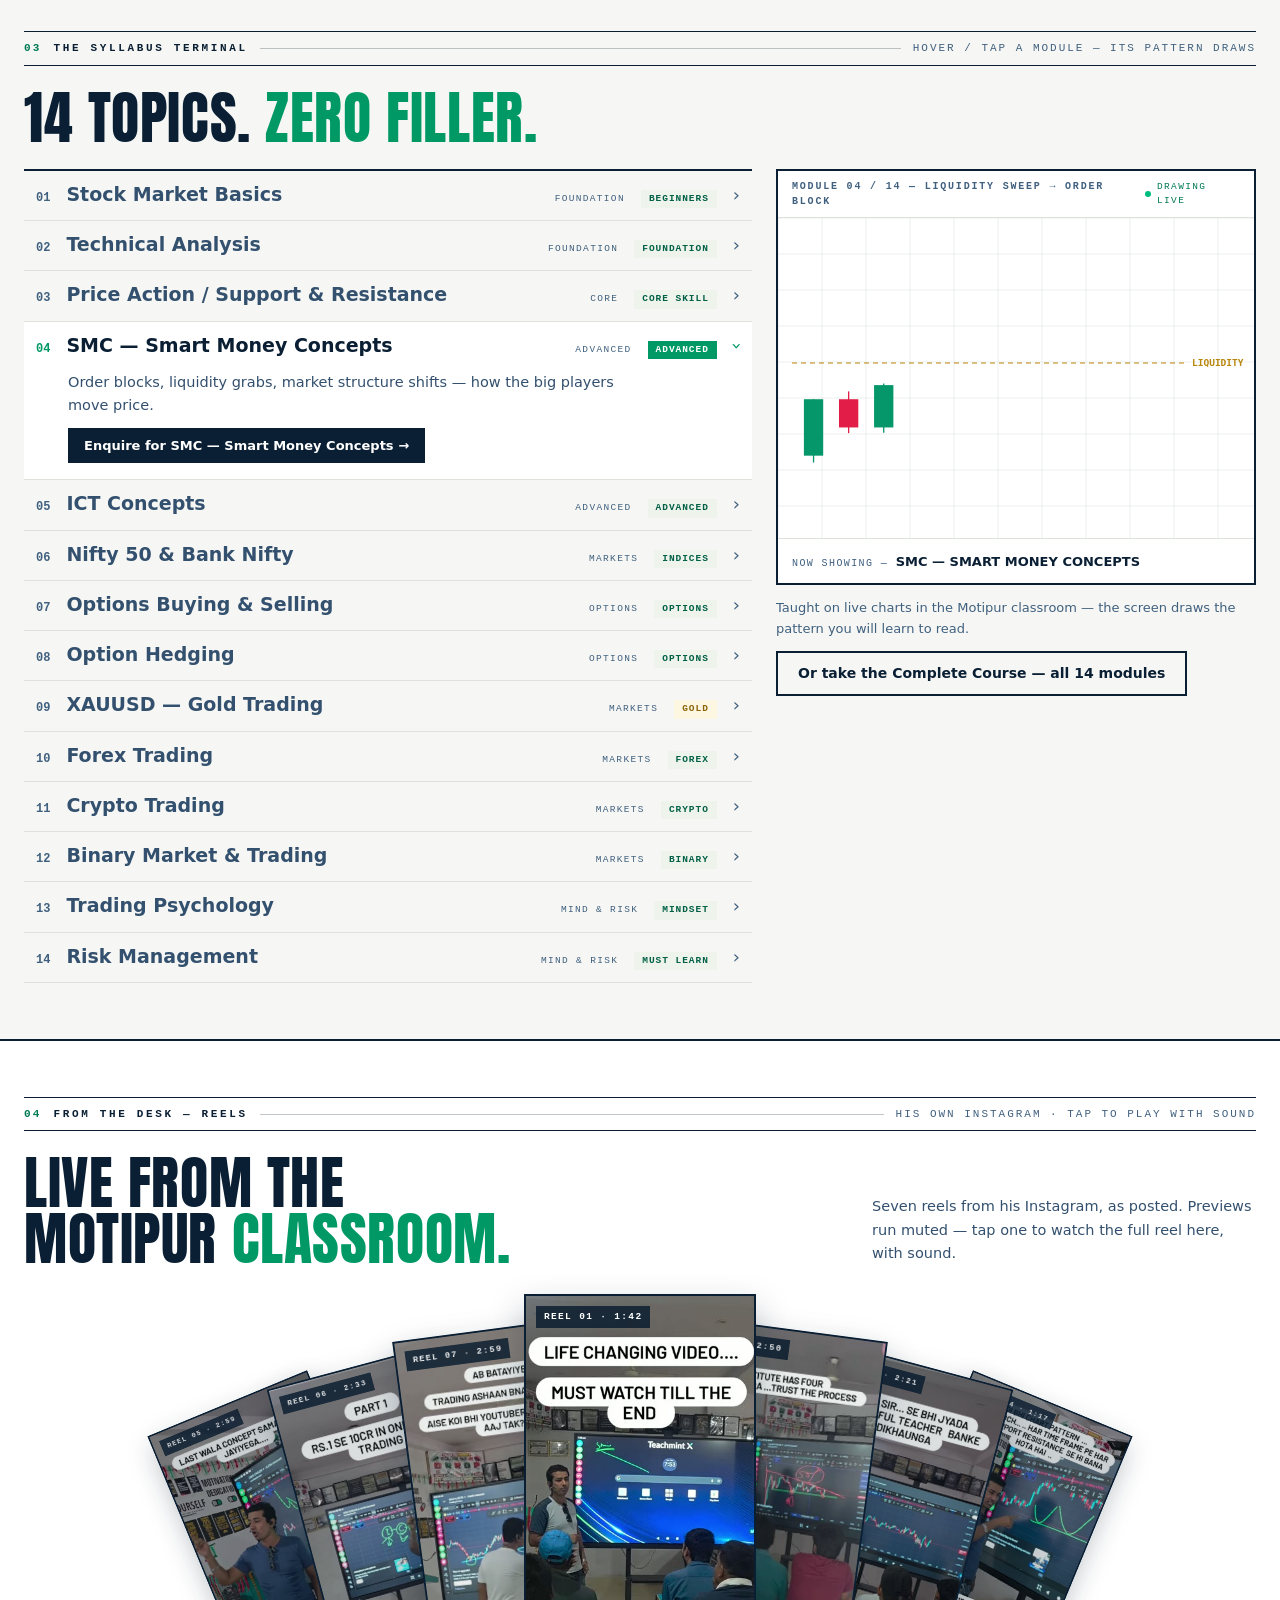
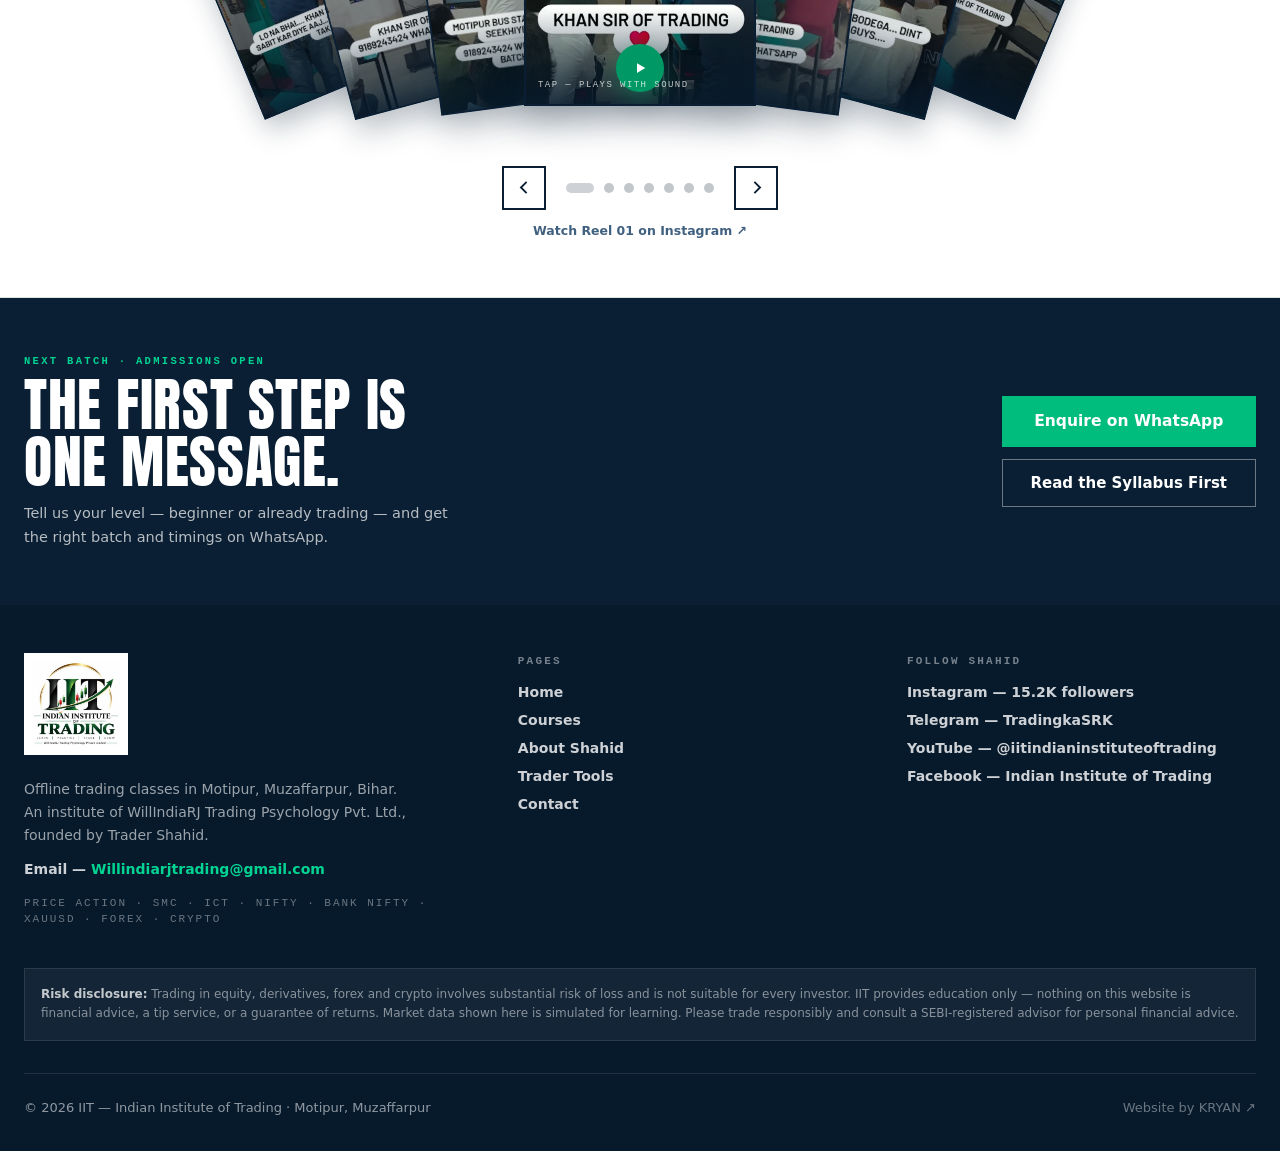
==== commit 8fb0e92c: "IIT V3.26 — Institute name visible in phone header: brand name block no longer hidden below 420px; p" ====
--- a/index.html
+++ b/index.html
@@ -31,12 +31,12 @@
       "sameAs": ["https://www.instagram.com/iitindianinstituteoftrading/", "https://t.me/TradingkaSRK", "https://youtube.com/@iitindianinstituteoftrading", "https://www.facebook.com/share/17wWquswxc/"]
     }
     </script>
-    <script type="module" crossorigin src="./assets/index-BjfWEePC.js"></script>
-    <link rel="modulepreload" crossorigin href="./assets/src-CD1PPCdL.js">
+    <script type="module" crossorigin src="./assets/index-n-2Wxqnz.js"></script>
+    <link rel="modulepreload" crossorigin href="./assets/src-D4g9RRJm.js">
     <link rel="modulepreload" crossorigin href="./assets/daygen-WAWOn1Zn.js">
     <link rel="modulepreload" crossorigin href="./assets/preload-helper-DclECHGd.js">
-    <link rel="modulepreload" crossorigin href="./assets/Syllabus-2Y_iD-3A.js">
-    <link rel="stylesheet" crossorigin href="./assets/src-3BJUA1XI.css">
+    <link rel="modulepreload" crossorigin href="./assets/Syllabus-CKkvsINr.js">
+    <link rel="stylesheet" crossorigin href="./assets/src-CVD5TfBi.css">
   </head>
   <body>
     <div id="root"></div>
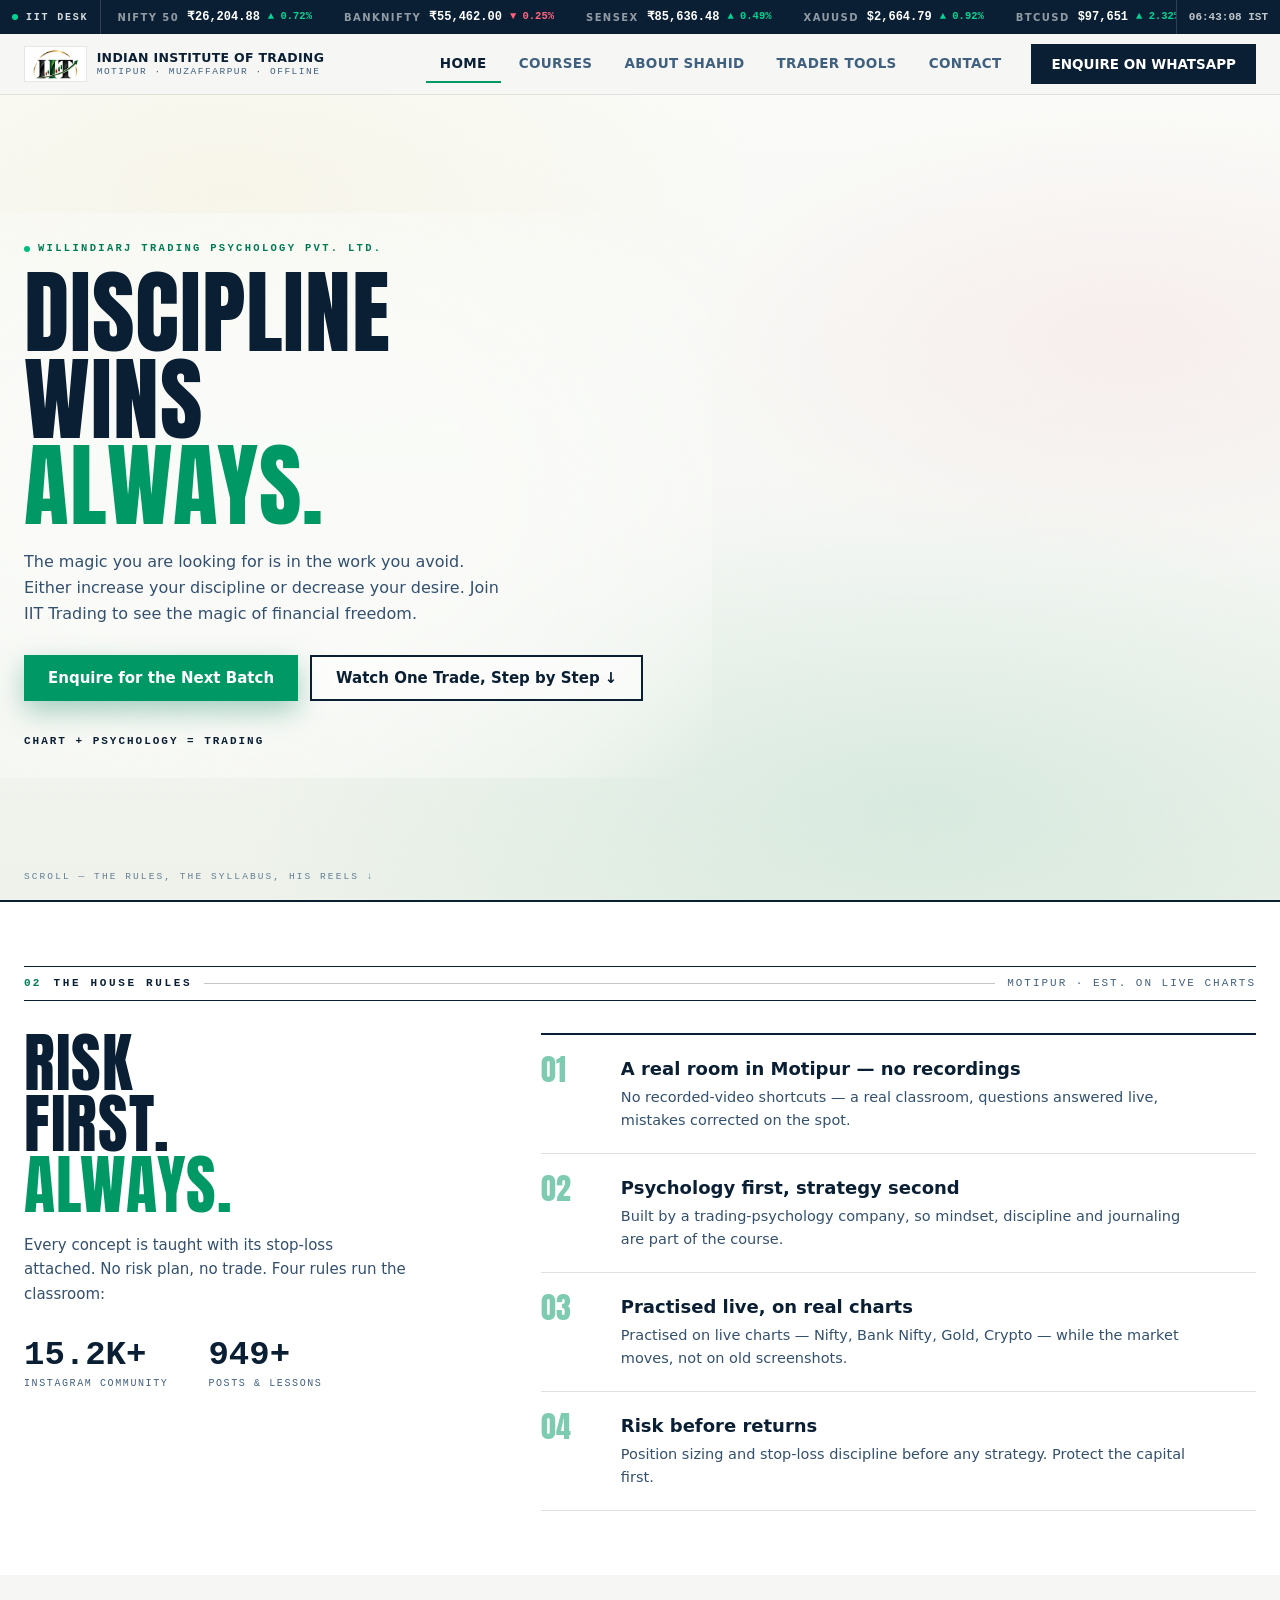
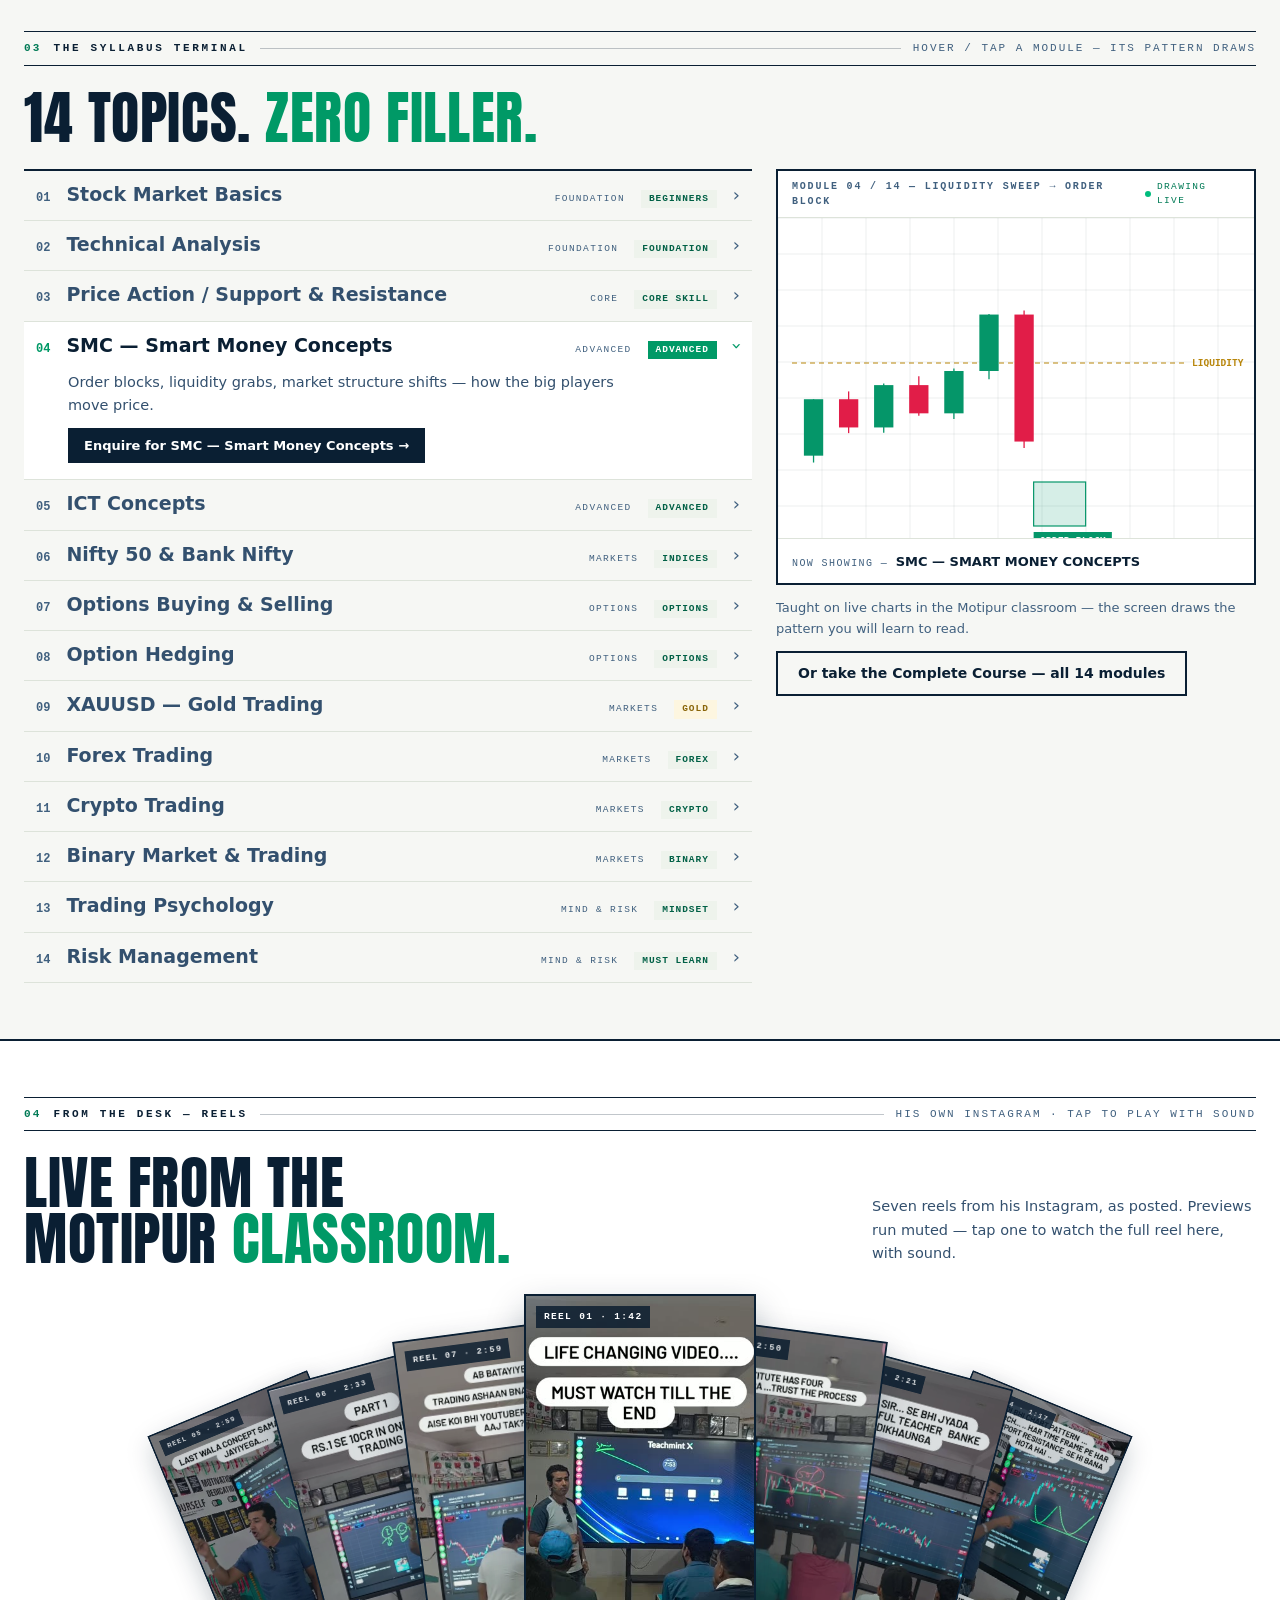
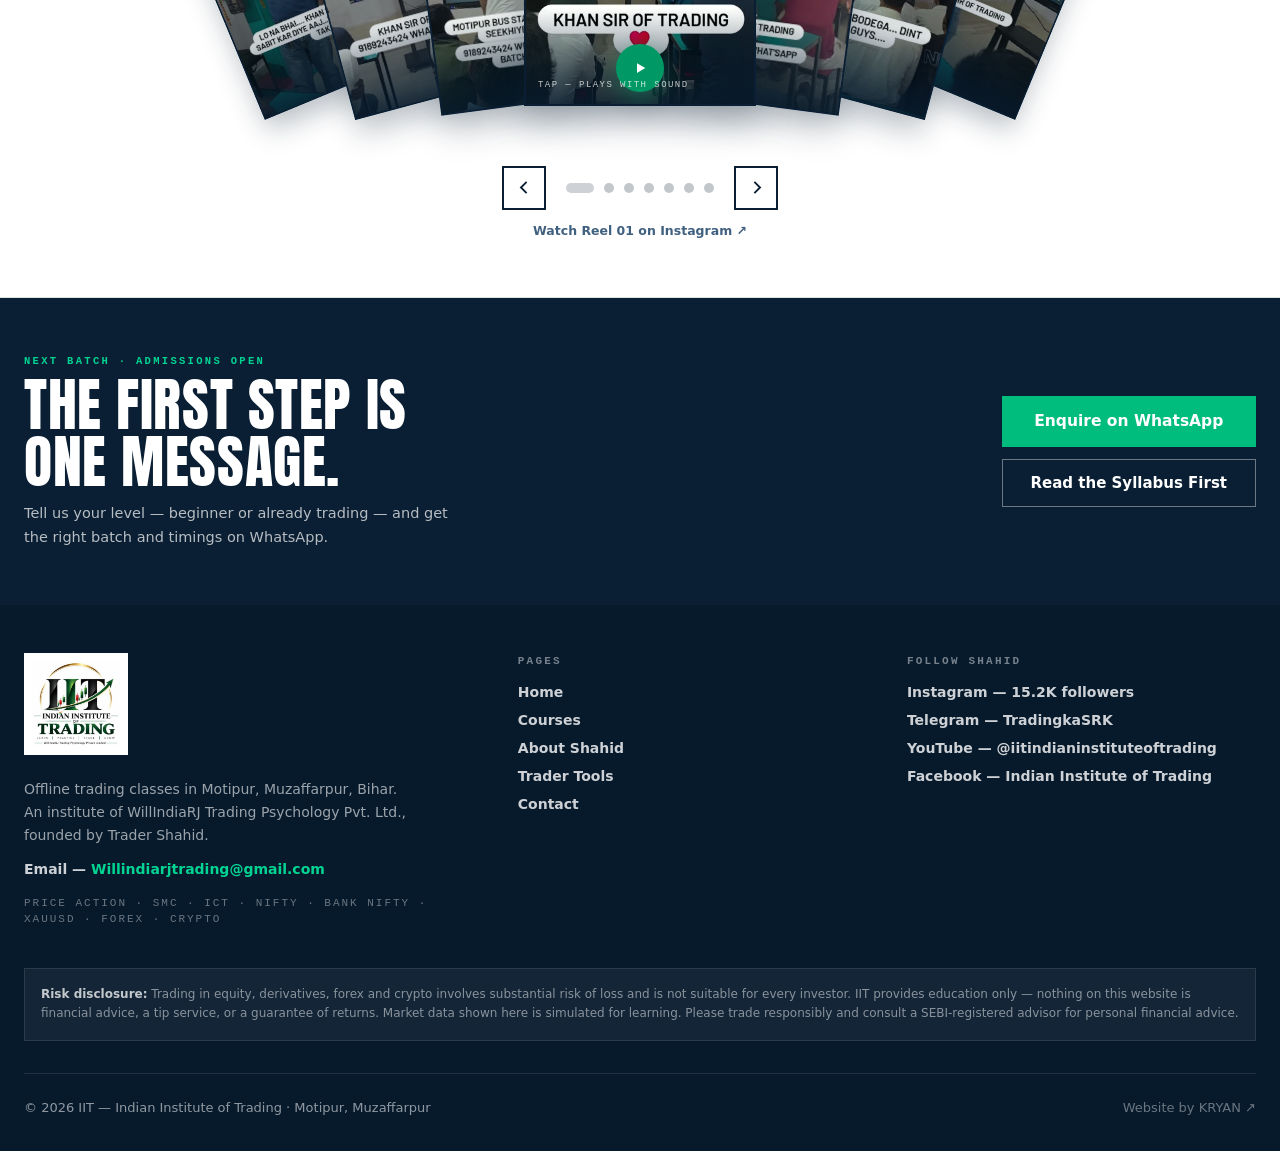
==== commit 6a794745: "IIT V3.27 — Hero mantra 'CHART + PSYCHOLOGY = TRADING' now bold black (900) ink with a gold glow tha" ====
--- a/index.html
+++ b/index.html
@@ -31,12 +31,12 @@
       "sameAs": ["https://www.instagram.com/iitindianinstituteoftrading/", "https://t.me/TradingkaSRK", "https://youtube.com/@iitindianinstituteoftrading", "https://www.facebook.com/share/17wWquswxc/"]
     }
     </script>
-    <script type="module" crossorigin src="./assets/index-n-2Wxqnz.js"></script>
-    <link rel="modulepreload" crossorigin href="./assets/src-D4g9RRJm.js">
+    <script type="module" crossorigin src="./assets/index-M51YZinc.js"></script>
+    <link rel="modulepreload" crossorigin href="./assets/src-DvuaPwIV.js">
     <link rel="modulepreload" crossorigin href="./assets/daygen-WAWOn1Zn.js">
     <link rel="modulepreload" crossorigin href="./assets/preload-helper-DclECHGd.js">
-    <link rel="modulepreload" crossorigin href="./assets/Syllabus-CKkvsINr.js">
-    <link rel="stylesheet" crossorigin href="./assets/src-CVD5TfBi.css">
+    <link rel="modulepreload" crossorigin href="./assets/Syllabus-MuBQSJv9.js">
+    <link rel="stylesheet" crossorigin href="./assets/src-C9tAIabw.css">
   </head>
   <body>
     <div id="root"></div>
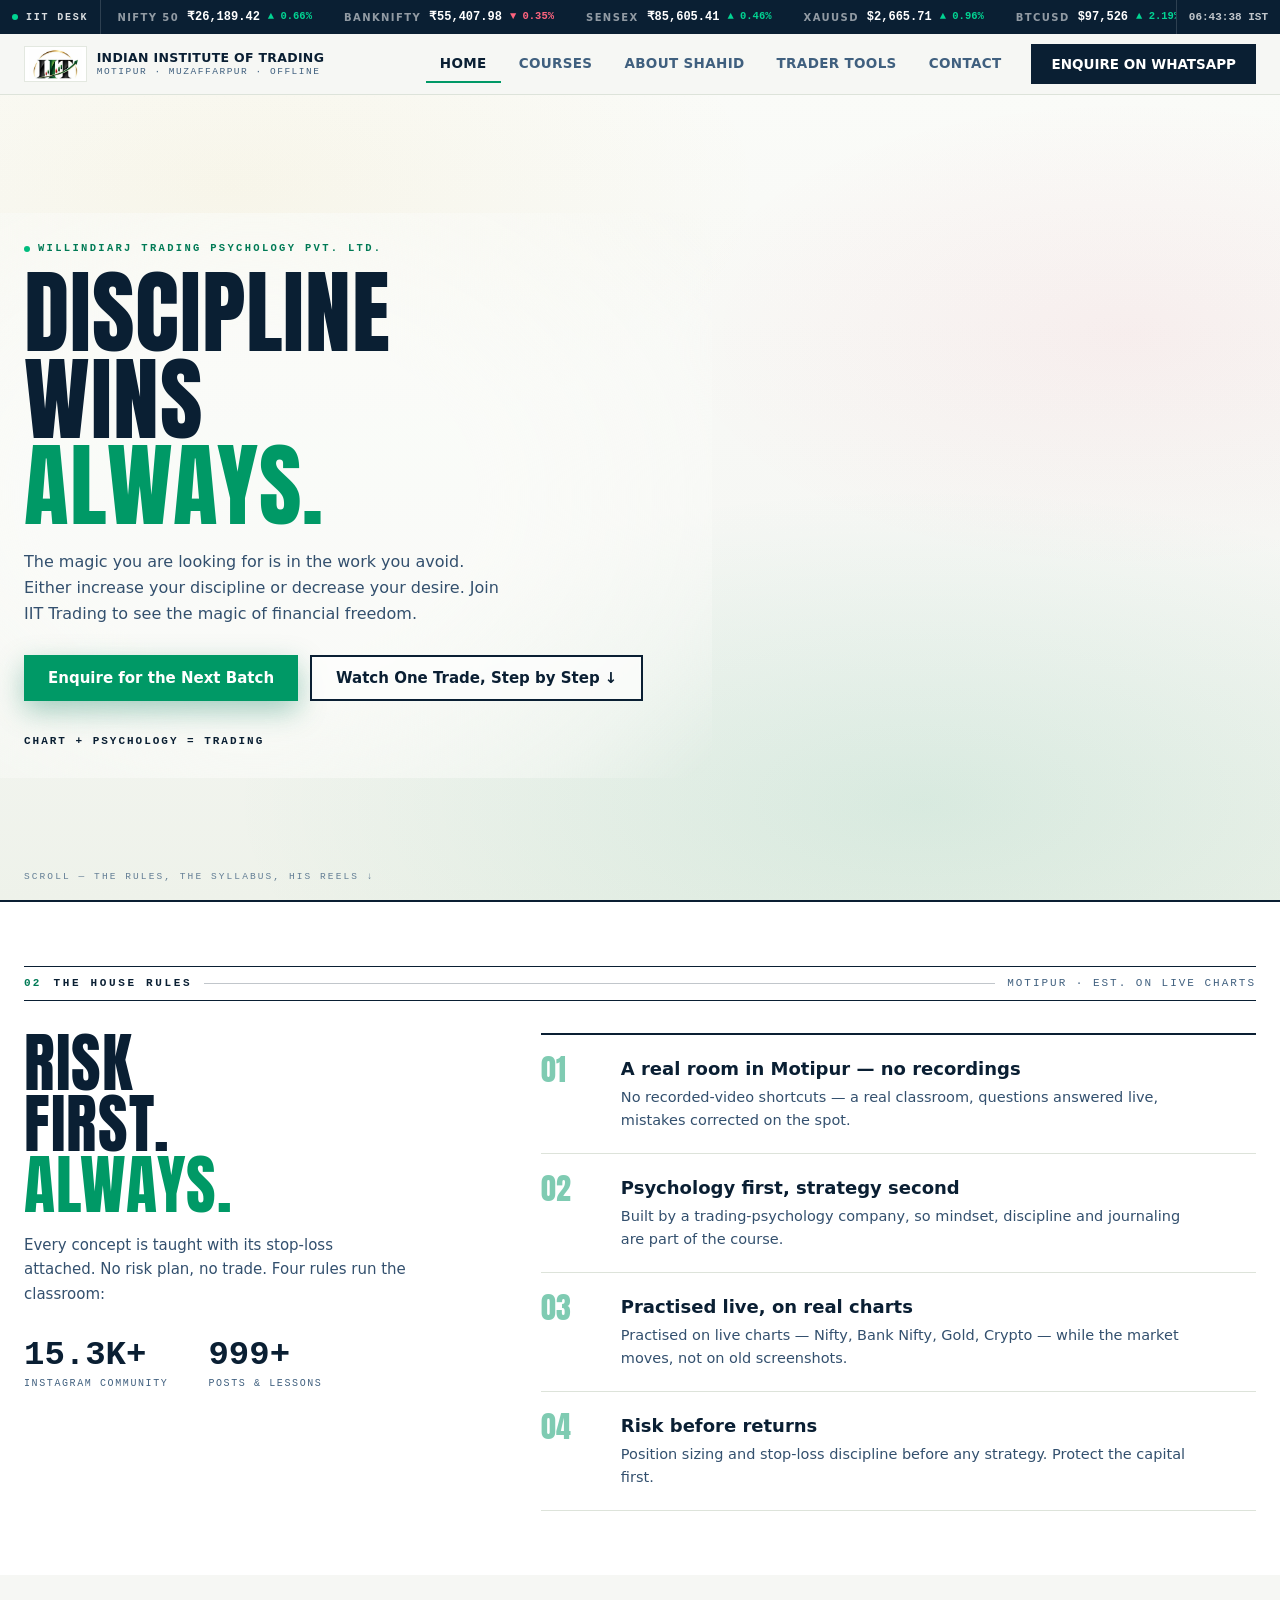
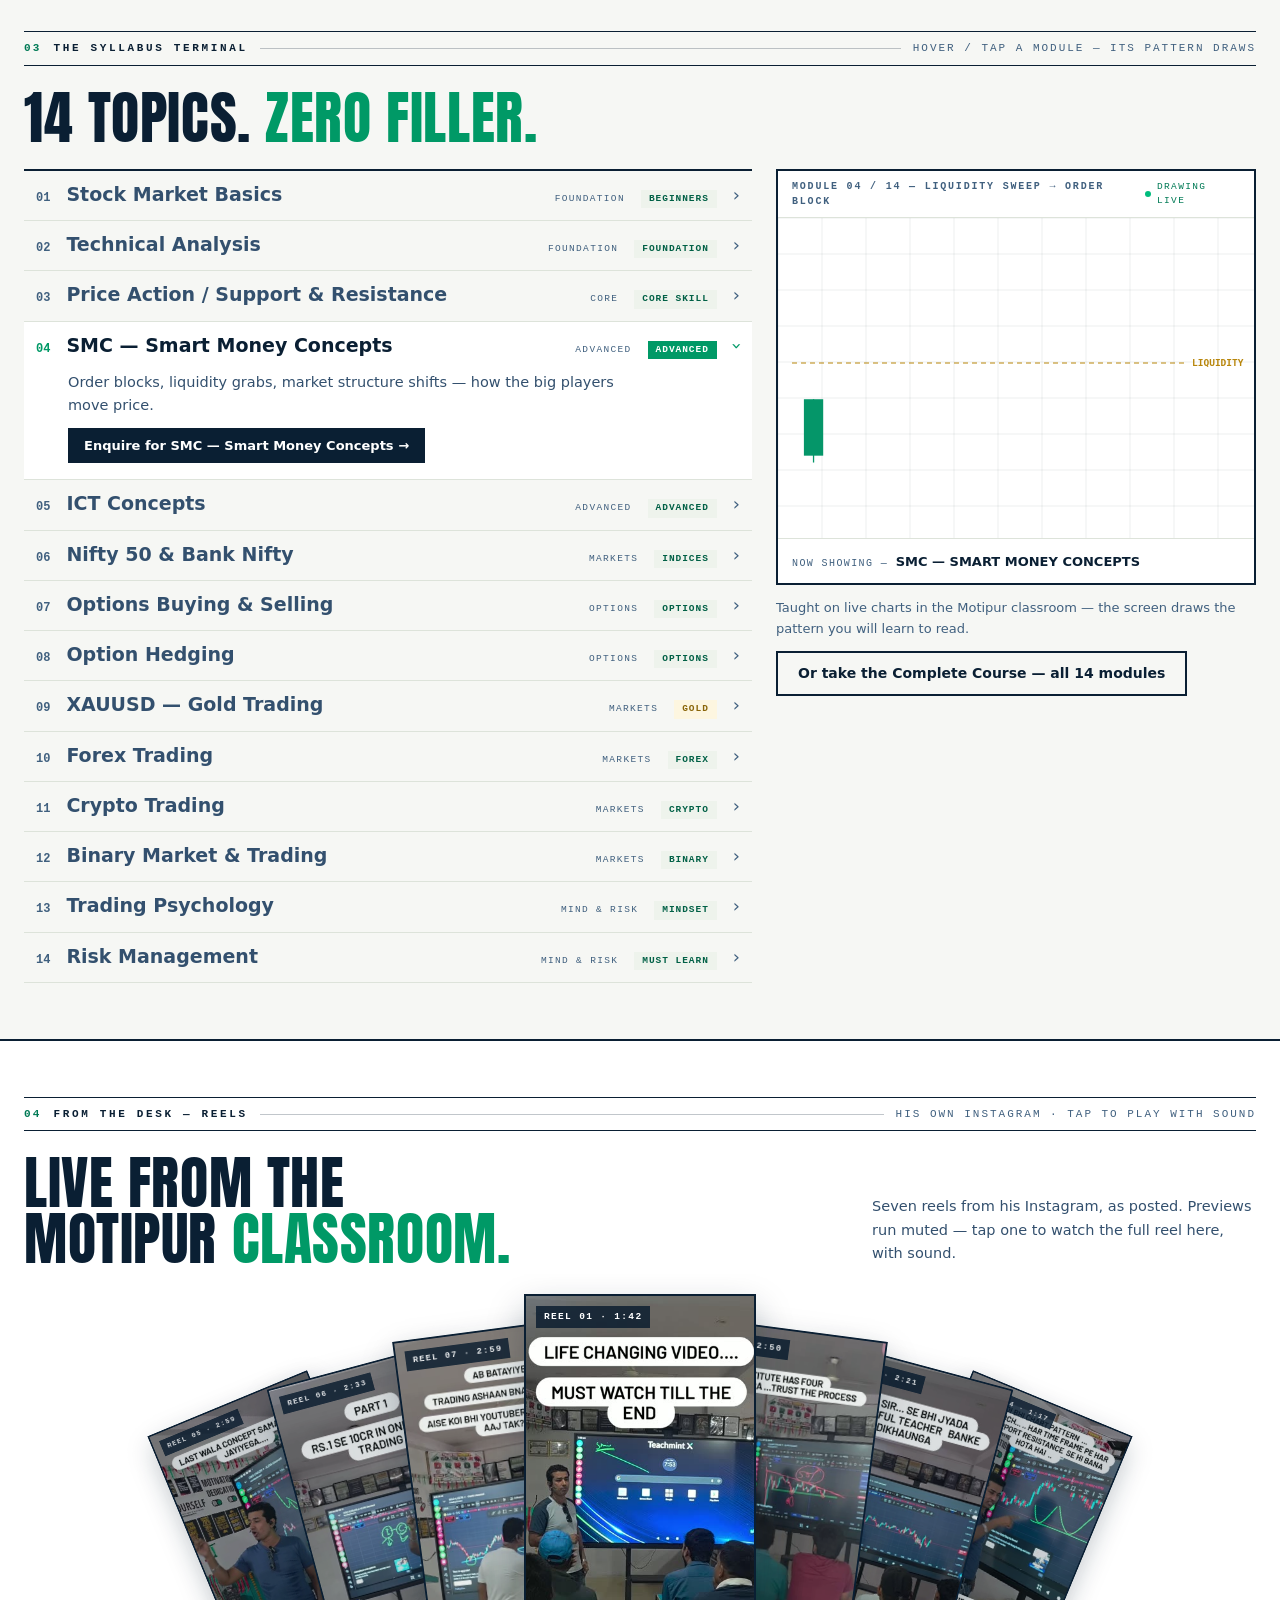
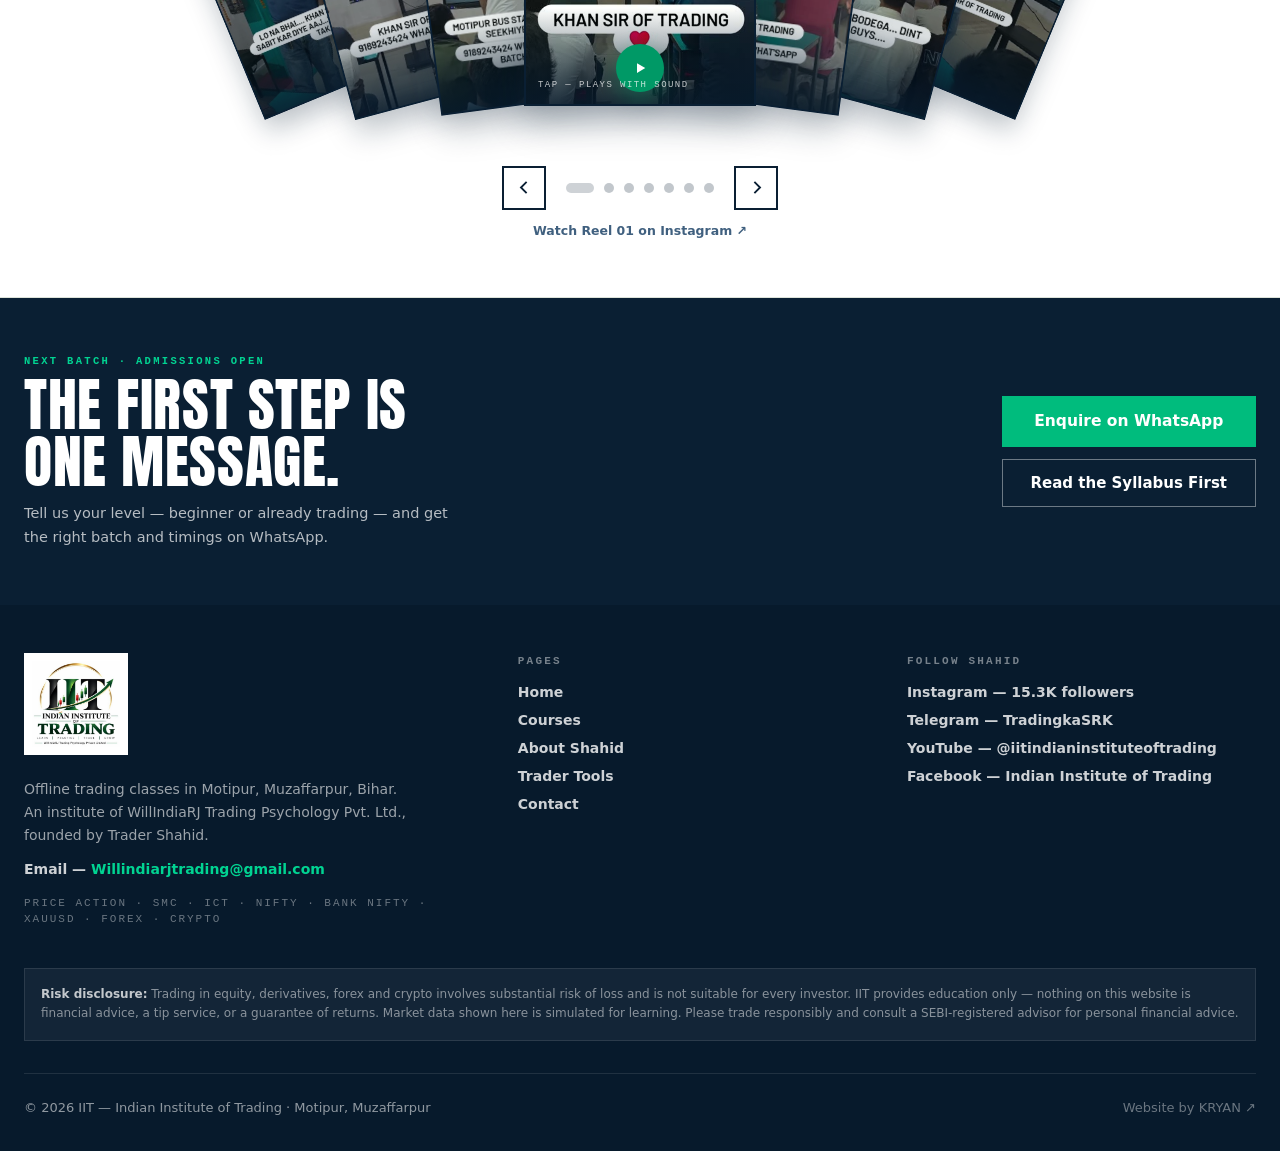
==== commit 825e5b55: "Footer: point 'Website by KRYAN' link to Cloudflare Pages portfolio (my-portfolio-7na.pages.dev)" ====
--- a/index.html
+++ b/index.html
@@ -31,11 +31,11 @@
       "sameAs": ["https://www.instagram.com/iitindianinstituteoftrading/", "https://t.me/TradingkaSRK", "https://youtube.com/@iitindianinstituteoftrading", "https://www.facebook.com/share/17wWquswxc/"]
     }
     </script>
-    <script type="module" crossorigin src="./assets/index-M51YZinc.js"></script>
-    <link rel="modulepreload" crossorigin href="./assets/src-DvuaPwIV.js">
+    <script type="module" crossorigin src="./assets/index-CDWfDHrn.js"></script>
+    <link rel="modulepreload" crossorigin href="./assets/src-DH128g_U.js">
     <link rel="modulepreload" crossorigin href="./assets/daygen-WAWOn1Zn.js">
     <link rel="modulepreload" crossorigin href="./assets/preload-helper-DclECHGd.js">
-    <link rel="modulepreload" crossorigin href="./assets/Syllabus-MuBQSJv9.js">
+    <link rel="modulepreload" crossorigin href="./assets/Syllabus-B0Sq1Kev.js">
     <link rel="stylesheet" crossorigin href="./assets/src-C9tAIabw.css">
   </head>
   <body>
